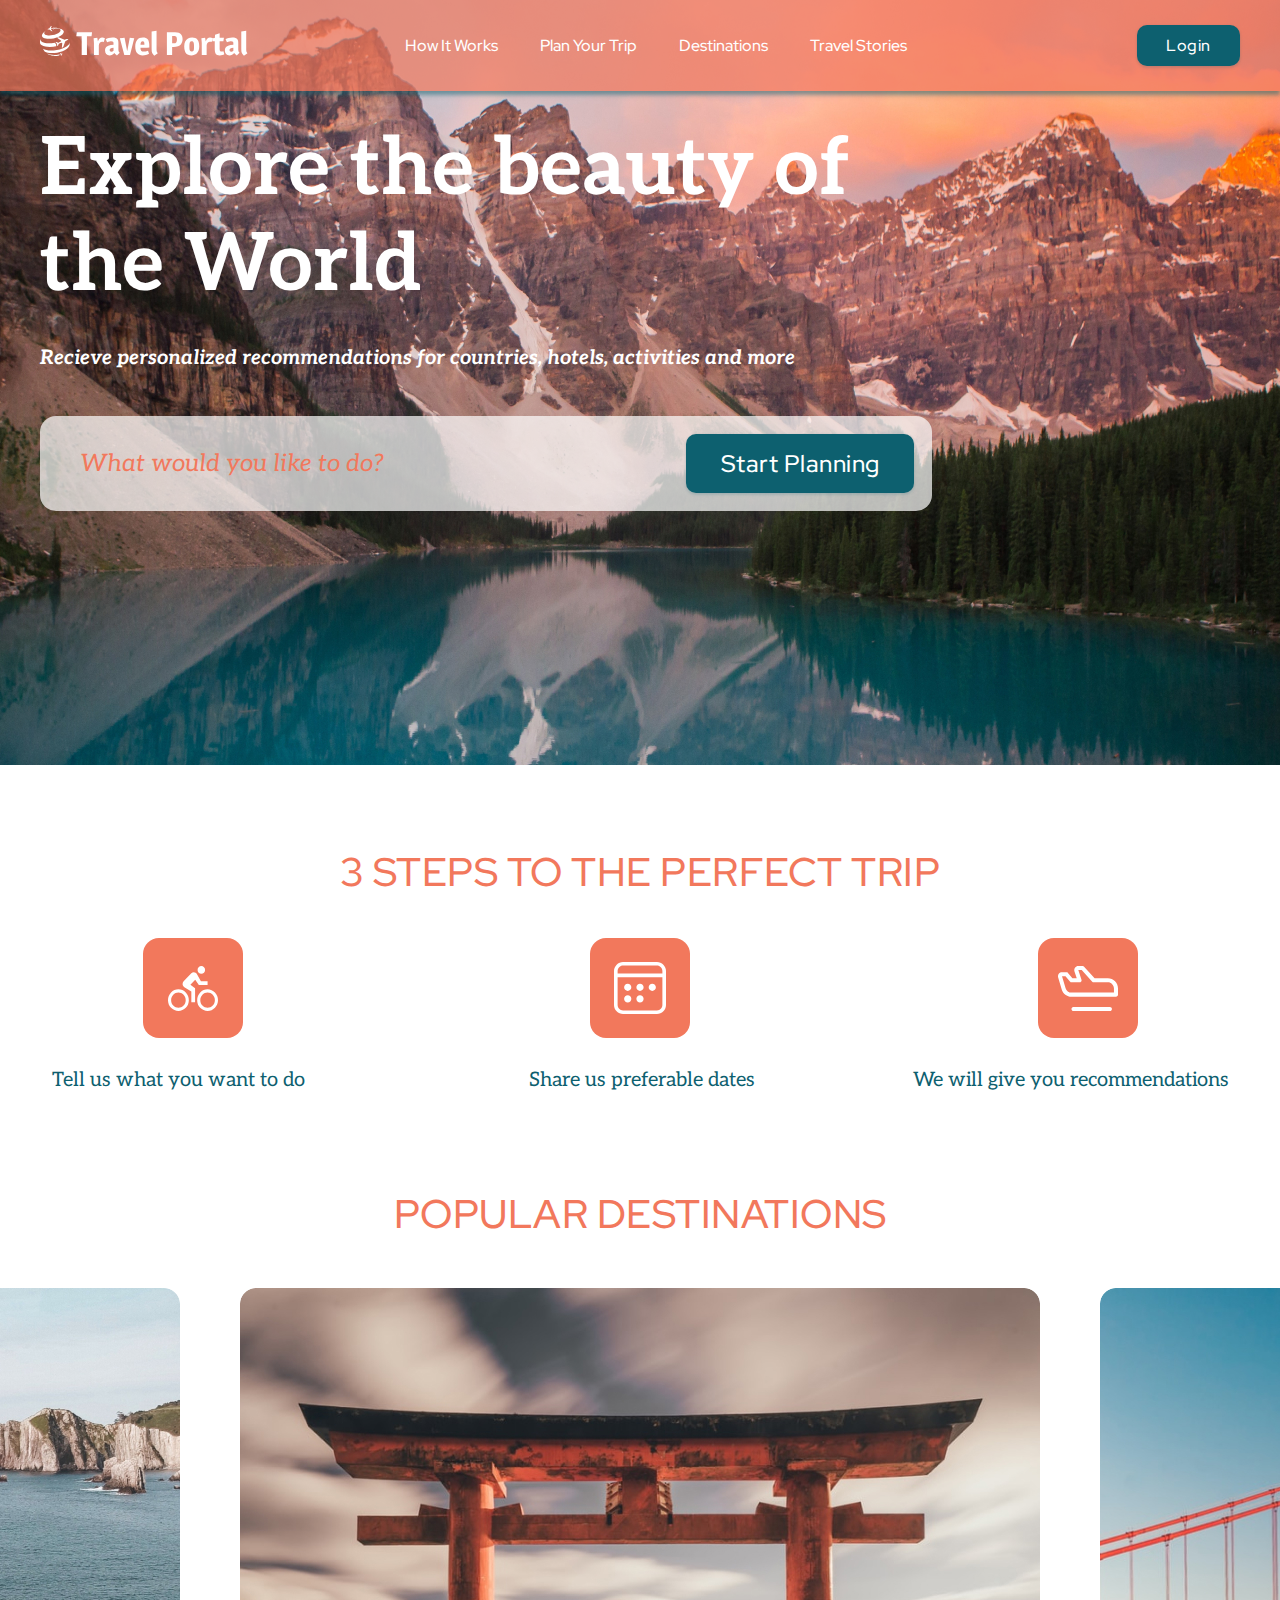
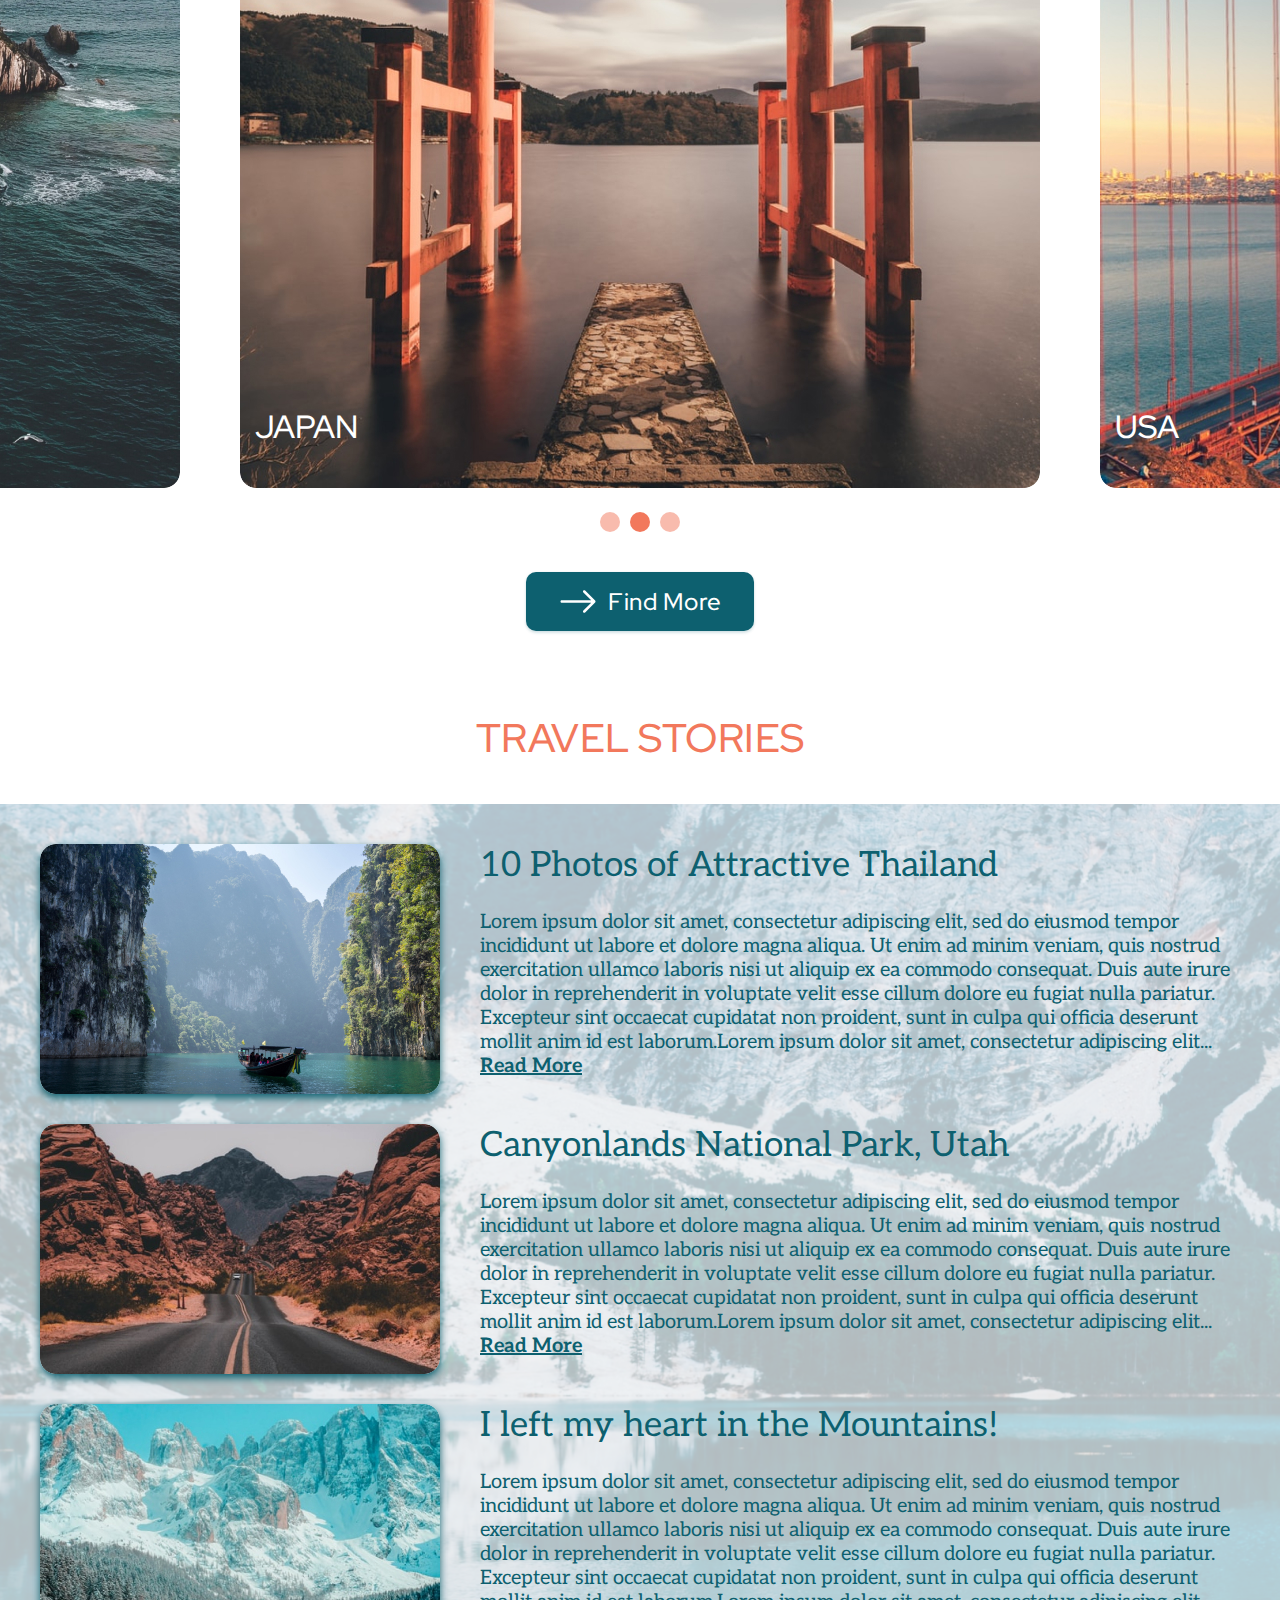
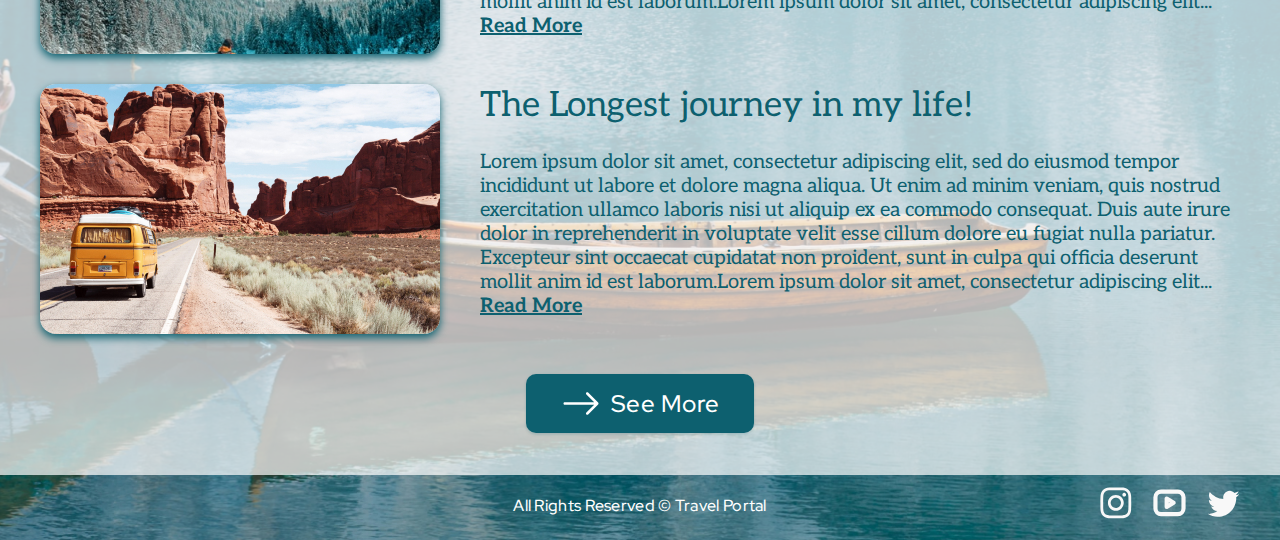
==== travel/index.html @ 5bdc8690 "fix: arrow-btn animation" ====
<!DOCTYPE html>
<html lang="en">
<head>
  <meta charset="UTF-8">
  <meta http-equiv="X-UA-Compatible" content="IE=edge">
  <meta name="viewport" content="width=device-width, initial-scale=1.0">
  <title>Document</title>
  <link rel="preconnect" href="https://fonts.googleapis.com">
  <link rel="preconnect" href="https://fonts.gstatic.com" crossorigin>
  <link href="https://fonts.googleapis.com/css2?family=Aleo:ital,wght@0,400;0,700;1,400;1,700&family=Red+Hat+Display:wght@500&display=swap" rel="stylesheet">
  <link rel="stylesheet" href="style/reset.css">
  <link rel="stylesheet" href="style/style.css">

  <link rel="apple-touch-icon" sizes="180x180" href="favicon/apple-touch-icon.png">
  <link rel="icon" type="image/png" sizes="32x32" href="favicon/favicon-32x32.png">
  <link rel="icon" type="image/png" sizes="16x16" href="favicon/favicon-16x16.png">
  <link rel="manifest" href="favicon/site.webmanifest">
  <link rel="mask-icon" href="favicon/safari-pinned-tab.svg" color="#f2785c">
  <meta name="msapplication-TileColor" content="#f2785c">
  <meta name="theme-color" content="#f2785c">
</head>
<body>

    <header class="header">
      <div class="container">
        <a class="logo" href="#">
          <div class="logo-img"></div>
          <div class="logo-text"></div>     
        </a>
        <div class="burger">
          <span></span>
          <span></span>
          <span></span>
        </div>
        <nav class="nav">
          <ul class="nav-list">
            <li class="nav-item"><a href="#preview" class="nav-link">How It Works</a></li>
            <li class="nav-item"><a href="#steps" class="nav-link">Plan Your Trip</a></li>
            <li class="nav-item"><a href="#destinations" class="nav-link">Destinations</a></li>
            <li class="nav-item"><a href="#stories" class="nav-link">Travel Stories</a></li>
            <li class="nav-item"><div class="nav-link mobile">Account</div></li>
            <li class="nav-item"><a href="#footer" class="nav-link mobile">Socials Media</a></li>
          </ul>
          <div class="close"></div>
        </nav>
        <button class="btn nav-btn">Login</button>
      </div>
    </header>
  
    <main>
        <section class="preview" id="preview">
            <div class="container">
                <h1 class="preview-title">Explore the beauty of the World</h1>
                <p class="preview-text">Recieve personalized recommendations for countries, hotels, activities and more</p>
                <div class="search-wrap">
                  <input class="search-input" type="text" placeholder="What would you like to do?">
                  <button class="btn big-btn">Start Planning</button>
                </div>
            </div>
        </section>
  
        <section class="steps" id="steps">
          <div class="steps-container">
            <h2 class="title">3 STEPS TO THE PERFECT TRIP</h2>
            <div class="steps-icons">
              <div class="step-icon">
                <div class="bike"></div>
              </div>
              <div class="step-icon">
                <div class="calendar"></div>
              </div>
              <div class="step-icon">
                <div class="fly"></div>
              </div>
            </div>
            <div class="steps-texts">
                <div class="step-text">Tell us what you want to do</div>
                <div class="step-text">Share us preferable dates</div>           
                <div class="step-text">We will give you recommendations</div>
            </div>
          </div>
        </section>
  
        <section class="destinations" id="destinations">
            <h2 class="title">POPULAR DESTINATIONS</h2>
  
            <div class="slider">
              <div  class="slide-arrows">
                <div class="slide-arrow pre"></div>
                <div class="slide-arrow next"></div>
              </div>
              <div class="slides">
                <div class="slide" data-id="1">
                  <img src="images/spain.jpg" alt="Spain photo">
                  <div class="slide-text">Spain</div>
                </div>
                <div class="slide" data-id="2">
                  <img src="images/japan.jpg" alt="Japan photo">
                  <div class="slide-text">Japan</div>
                </div>
                <div class="slide" data-id="3">
                  <img src="images/usa.jpg" alt="USA photo">
                  <div class="slide-text">USA</div>
                </div>
              </div>
              <div class="dots">
                <span class="dot" data-slide="1"></span>
                <span class="dot" data-slide="2"></span>
                <span class="dot" data-slide="3"></span>
              </div>
  
            </div>
            <button class="btn big-btn">
              <div class="arrow-btn"></div>   
              <span>Find More</span>
            </button>
        </section>
  
        <section class="stories" id="stories">
                <h2 class="title">TRAVEL STORIES</h2>
                <div class="bg-stories">
                  <div class="bg-stories-light">
                    <div class="container">
                      <div class="stories-grid">
  
                          <div class="story-img">
                            <img src="images/thailand.jpg" alt="Thailand photo">
                          </div>
                          <div class="story-description">                        
                            <h3 class="story-title">10 Photos of Attractive Thailand</h3>
                            <p class="story-text">
                              Lorem ipsum dolor sit amet, consectetur adipiscing elit, sed do eiusmod tempor incididunt ut labore et dolore magna aliqua. Ut enim ad minim veniam, quis nostrud exercitation ullamco laboris nisi ut aliquip ex ea commodo consequat. Duis aute irure dolor in reprehenderit in voluptate velit esse cillum dolore eu fugiat nulla pariatur. Excepteur sint occaecat cupidatat non proident, sunt in culpa qui officia deserunt mollit anim id est laborum.Lorem ipsum dolor sit amet, consectetur adipiscing elit...
                            </p>
                            <a class="more-btn" href="#">Read More</a>
                          </div>
  
                          <div class="story-img">
                            <img src="images/utah.jpg" alt="Utah photo">
                          </div>
                          <div class="story-description">                        
                            <h3 class="story-title">Canyonlands National Park, Utah</h3>
                            <p class="story-text">
                              Lorem ipsum dolor sit amet, consectetur adipiscing elit, sed do eiusmod tempor incididunt ut labore et dolore magna aliqua. Ut enim ad minim veniam, quis nostrud exercitation ullamco laboris nisi ut aliquip ex ea commodo consequat. Duis aute irure dolor in reprehenderit in voluptate velit esse cillum dolore eu fugiat nulla pariatur. Excepteur sint occaecat cupidatat non proident, sunt in culpa qui officia deserunt mollit anim id est laborum.Lorem ipsum dolor sit amet, consectetur adipiscing elit...
                            </p>
                            <a class="more-btn" href="#">Read More</a>
                          </div>
  
                          <div class="story-img">
                            <img src="images/mountains.jpg" alt="Mountains photo">
                          </div>
                          <div class="story-description">                        
                            <h3 class="story-title">I left my heart in the Mountains!</h3>
                            <p class="story-text">
                              Lorem ipsum dolor sit amet, consectetur adipiscing elit, sed do eiusmod tempor incididunt ut labore et dolore magna aliqua. Ut enim ad minim veniam, quis nostrud exercitation ullamco laboris nisi ut aliquip ex ea commodo consequat. Duis aute irure dolor in reprehenderit in voluptate velit esse cillum dolore eu fugiat nulla pariatur. Excepteur sint occaecat cupidatat non proident, sunt in culpa qui officia deserunt mollit anim id est laborum.Lorem ipsum dolor sit amet, consectetur adipiscing elit...
                            </p>
                            <a class="more-btn" href="#">Read More</a>
                          </div>
  
                          <div class="story-img">
                            <img src="images/longest-journey.jpg" alt="Canion photo">
                          </div>
                          <div class="story-description">                        
                            <h3 class="story-title">The Longest journey in my life!</h3>
                            <p class="story-text">
                              Lorem ipsum dolor sit amet, consectetur adipiscing elit, sed do eiusmod tempor incididunt ut labore et dolore magna aliqua. Ut enim ad minim veniam, quis nostrud exercitation ullamco laboris nisi ut aliquip ex ea commodo consequat. Duis aute irure dolor in reprehenderit in voluptate velit esse cillum dolore eu fugiat nulla pariatur. Excepteur sint occaecat cupidatat non proident, sunt in culpa qui officia deserunt mollit anim id est laborum.Lorem ipsum dolor sit amet, consectetur adipiscing elit...
                            </p>
                            <a class="more-btn" href="#">Read More</a>
                          </div>
                      </div>
  
                        <button class="btn big-btn">
                          <div class="arrow-btn"></div>                          
                          <span>See More</span>
                        </button>
                    </div>
                  </div>
                </div>
        </section>
    </main>
  
    <footer class="footer" id="footer">
      <div class="container">
        <div class="rights">All Rights Reserved © Travel Portal</div>
        <ul class="socials">
          <li>
            <a href="https://github.com/EkaHvo">
              <svg width="32" height="32" viewBox="0 0 32 32" fill="none" xmlns="http://www.w3.org/2000/svg">
                <path fill-rule="evenodd" clip-rule="evenodd" d="M9.46778 0.494892C11.1126 0.419171 11.6371 0.402344 15.827 0.402344C20.0169 0.402344 20.5413 0.420573 22.1848 0.494892C23.8282 0.569211 24.95 0.831432 25.9316 1.21144C26.9594 1.59986 27.8919 2.20704 28.6632 2.9923C29.4484 3.76213 30.0542 4.69322 30.4412 5.72247C30.8226 6.70405 31.0834 7.82584 31.1592 9.46647C31.2349 11.1141 31.2517 11.6386 31.2517 15.8271C31.2517 20.017 31.2335 20.5414 31.1592 22.1863C31.0848 23.8269 30.8226 24.9487 30.4412 25.9303C30.0542 26.9596 29.4474 27.8923 28.6632 28.6632C27.8919 29.4485 26.9594 30.0543 25.9316 30.4413C24.95 30.8227 23.8282 31.0835 22.1876 31.1593C20.5413 31.235 20.0169 31.2518 15.827 31.2518C11.6371 31.2518 11.1126 31.2336 9.46778 31.1593C7.82716 31.0849 6.70536 30.8227 5.72378 30.4413C4.69442 30.0542 3.76179 29.4475 2.9908 28.6632C2.20608 27.893 1.59881 26.9608 1.21135 25.9317C0.83134 24.9501 0.570522 23.8283 0.494801 22.1877C0.419079 20.54 0.402252 20.0156 0.402252 15.8271C0.402252 11.6372 0.420481 11.1127 0.494801 9.46928C0.56912 7.82584 0.83134 6.70405 1.21135 5.72247C1.59938 4.69334 2.20711 3.76117 2.9922 2.99089C3.76209 2.20634 4.69379 1.59908 5.72238 1.21144C6.70395 0.831432 7.82575 0.570613 9.46638 0.494892H9.46778ZM22.06 3.27134C20.4334 3.19702 19.9454 3.1816 15.827 3.1816C11.7086 3.1816 11.2206 3.19702 9.59399 3.27134C8.08938 3.34005 7.27327 3.59106 6.72919 3.80279C6.00984 4.08324 5.49522 4.41558 4.95535 4.95544C4.44359 5.45331 4.04975 6.05941 3.8027 6.72929C3.59096 7.27336 3.33996 8.08947 3.27125 9.59408C3.19693 11.2207 3.18151 11.7087 3.18151 15.8271C3.18151 19.9455 3.19693 20.4335 3.27125 22.0601C3.33996 23.5647 3.59096 24.3808 3.8027 24.9249C4.0495 25.5937 4.44353 26.2009 4.95535 26.6987C5.45315 27.2105 6.06032 27.6046 6.72919 27.8513C7.27327 28.0631 8.08938 28.3141 9.59399 28.3828C11.2206 28.4571 11.7072 28.4725 15.827 28.4725C19.9468 28.4725 20.4334 28.4571 22.06 28.3828C23.5646 28.3141 24.3807 28.0631 24.9248 27.8513C25.6441 27.5709 26.1587 27.2386 26.6986 26.6987C27.2104 26.2009 27.6045 25.5937 27.8513 24.9249C28.063 24.3808 28.314 23.5647 28.3827 22.0601C28.457 20.4335 28.4725 19.9455 28.4725 15.8271C28.4725 11.7087 28.457 11.2207 28.3827 9.59408C28.314 8.08947 28.063 7.27336 27.8513 6.72929C27.5708 6.00993 27.2385 5.49531 26.6986 4.95544C26.2007 4.44372 25.5946 4.04989 24.9248 3.80279C24.3807 3.59106 23.5646 3.34005 22.06 3.27134ZM13.8568 20.5821C14.9571 21.0401 16.1823 21.1019 17.3231 20.757C18.4639 20.412 19.4495 19.6817 20.1117 18.6908C20.7739 17.6999 21.0715 16.5098 20.9537 15.3238C20.8359 14.1378 20.31 13.0295 19.4658 12.1882C18.9277 11.6504 18.277 11.2387 17.5606 10.9825C16.8442 10.7264 16.08 10.6322 15.3229 10.7069C14.5657 10.7816 13.8346 11.0232 13.1821 11.4144C12.5295 11.8055 11.9718 12.3365 11.5491 12.9691C11.1264 13.6016 10.8493 14.3201 10.7375 15.0726C10.6258 15.8252 10.6823 16.5931 10.903 17.3212C11.1237 18.0493 11.5031 18.7194 12.0139 19.2832C12.5246 19.8471 13.154 20.2907 13.8568 20.5821ZM10.2208 10.2209C10.957 9.48467 11.831 8.90067 12.7929 8.50223C13.7548 8.1038 14.7858 7.89872 15.827 7.89872C16.8681 7.89872 17.8991 8.1038 18.861 8.50223C19.8229 8.90067 20.697 9.48467 21.4332 10.2209C22.1694 10.9571 22.7534 11.8311 23.1518 12.793C23.5503 13.7549 23.7553 14.7859 23.7553 15.8271C23.7553 16.8682 23.5503 17.8992 23.1518 18.8611C22.7534 19.823 22.1694 20.697 21.4332 21.4333C19.9463 22.9201 17.9297 23.7554 15.827 23.7554C13.7243 23.7554 11.7076 22.9201 10.2208 21.4333C8.73394 19.9464 7.89863 17.9298 7.89863 15.8271C7.89863 13.7243 8.73394 11.7077 10.2208 10.2209ZM25.5137 9.07945C25.6961 8.90735 25.8422 8.7004 25.9432 8.47084C26.0442 8.24128 26.0982 7.99379 26.1018 7.74301C26.1055 7.49224 26.0588 7.24328 25.9645 7.01087C25.8702 6.77847 25.7303 6.56734 25.5529 6.39C25.3756 6.21265 25.1644 6.07269 24.932 5.97841C24.6996 5.88412 24.4507 5.83742 24.1999 5.84108C23.9491 5.84473 23.7016 5.89867 23.4721 5.99969C23.2425 6.10071 23.0356 6.24677 22.8635 6.4292C22.5288 6.78402 22.3455 7.2553 22.3526 7.74301C22.3597 8.23073 22.5566 8.69647 22.9015 9.04137C23.2464 9.38628 23.7122 9.58318 24.1999 9.59029C24.6876 9.5974 25.1589 9.41416 25.5137 9.07945Z" fill="#F8F8F8"/>
              </svg>
            </a>
          </li>
          <li>
            <a href="https://rs.school/js-stage0/">
              <svg width="33" height="28" viewBox="0 0 33 28" fill="none" xmlns="http://www.w3.org/2000/svg">
                <path d="M24.8944 2.60889H8.06742C4.96967 2.60889 2.45844 5.12012 2.45844 8.21788V19.4359C2.45844 22.5336 4.96967 25.0449 8.06742 25.0449H24.8944C27.9922 25.0449 30.5034 22.5336 30.5034 19.4359V8.21788C30.5034 5.12012 27.9922 2.60889 24.8944 2.60889Z" stroke="#F8F8F8" stroke-width="4.16667" stroke-linecap="round" stroke-linejoin="round"/>
                <path d="M20.6876 13.8269L13.6764 9.62012V18.0336L20.6876 13.8269Z" stroke="#F8F8F8" stroke-width="4.16667" stroke-linecap="round" stroke-linejoin="round"/>
              </svg>
            </a>
          </li>
          <li>
            <a href="https://rs.school/js-stage0/">
              <svg width="33" height="27" viewBox="0 0 33 27" fill="none" xmlns="http://www.w3.org/2000/svg">
                <path d="M32.4612 3.92278C31.2903 4.44162 30.0325 4.79218 28.7102 4.95063C30.0746 4.13423 31.0953 2.84932 31.582 1.33564C30.3001 2.09704 28.8972 2.63299 27.4341 2.92018C26.4503 1.86971 25.1472 1.17344 23.7271 0.939468C22.3069 0.7055 20.8493 0.946924 19.5805 1.62626C18.3116 2.30559 17.3026 3.38483 16.71 4.69641C16.1173 6.00799 15.9743 7.47853 16.3031 8.87973C13.7057 8.74931 11.1647 8.07421 8.84514 6.89822C6.52554 5.72223 4.47913 4.07165 2.83872 2.05359C2.27782 3.02114 1.9553 4.14294 1.9553 5.33765C1.95468 6.41317 2.21953 7.47221 2.72637 8.42082C3.23321 9.36942 3.96635 10.1783 4.86076 10.7756C3.82348 10.7426 2.80909 10.4623 1.90202 9.95806V10.0422C1.90191 11.5506 2.4237 13.0127 3.37884 14.1802C4.33398 15.3478 5.66365 16.1489 7.14222 16.4477C6.17997 16.7081 5.17113 16.7464 4.19189 16.5598C4.60905 17.8578 5.42165 18.9928 6.51593 19.8059C7.6102 20.6191 8.93137 21.0697 10.2945 21.0947C7.98053 22.9112 5.12282 23.8965 2.18106 23.8922C1.65996 23.8923 1.1393 23.8619 0.621765 23.801C3.60782 25.721 7.0838 26.7399 10.6338 26.7359C22.6511 26.7359 29.2206 16.7828 29.2206 8.15056C29.2206 7.87011 29.2136 7.58686 29.201 7.30641C30.4788 6.38229 31.5819 5.23795 32.4584 3.92699L32.4612 3.92278Z" fill="#F8F8F8"/>
              </svg>
            </a>
          </li>
        </ul>
      </div>
    </footer>
  
  <script src="scripts/script.js"></script>
</body>
</html>
---- travel/style/style.css ----
* {
  box-sizing: border-box;
}
body {
  overflow-x: hidden;
  position: relative;
}
body.lock {
  overflow: hidden;
}
.container {
  margin: 0 auto;
  padding: 0 15px;
  max-width: 1230px;
}
.btn {
  font-family: 'Red Hat Display', sans-serif;
  font-style: normal;
  font-weight: 500;
  text-align: center;
  color: #FFFFFF;
  letter-spacing: 0.5px;
  background-color: #0D606F;
  box-shadow: 0px 0px 3px rgba(13, 96, 111, 0.08), 0px 2px 3px rgba(13, 96, 111, 0.16);
  border-radius: 10px;
  border: none;
  padding: 0;
  transition: all .3s;
}
.btn:hover {
  box-shadow: 0px 0px 3px rgb(13 96 111 / 84%), 0px 2px 3px rgb(13 96 111 / 70%);
}
.btn svg {
  margin-right: 10px;
}
.big-btn{
  width: 228px;
  height: 59px;
  font-size: 24px;
  display: flex;
  align-items: center;
  justify-content: center;
}

.big-btn:hover .arrow-btn {
  animation: arrowMove 1.5s infinite;
}

.header {
  position: absolute;
  z-index: 1;
  top: 0;
  left: 0;
  width: 100%;
  padding: 25px 0;
  background: rgba(242, 120, 92, 0.7);
  box-shadow: 0px 4px 4px rgba(13, 96, 111, 0.5);
  color: white;
}
.logo {
  margin-bottom: 10px;
  display: flex;
  align-items:center;
}
.logo-img {
  height: 30px;
  width: 30px;
  background: no-repeat center / cover url(../images/icons/logo-img.svg);
}
.logo-text {
  margin: 5px 10px 0 6px;
  height: 26px;
  width: 172px;
  background: no-repeat center / cover url(../images/icons/logo-text.svg);
}
.burger{
  display: none;
}
.arrow-btn {
  margin-right: 10px;
  height: 41px;
  width: 40px;
  background: no-repeat center / cover url(../images/icons/arrow-btn.svg);
}

.header .container{
  display: flex;
  align-items: center;
  justify-content: space-between;
}
.nav-list {
  display: flex;
  align-items: center;
  gap: 42px;
}
.nav-link {
  font-family: 'Red Hat Display', sans-serif;
  font-style: normal;
  font-weight: 500;
  font-size: 16px;
  line-height: 21px;
  color: #FFFFFF;
  text-decoration: none;
}
.nav-link.mobile {
  display: none;
}
.nav-btn {
  width: 103px;
  height: 41px;
  font-size: 16px;
}

.preview {
  padding: 122px 0 254px;
  background: no-repeat center / cover url(../images/main-img.jpg);
}
.preview-title {
  max-width: 892px;
  font-family: 'Aleo', serif;
  font-weight: 700;
  font-size: 80px;
  line-height: 96px;
  color: #FFFFFF;
}
.preview-text {
  margin-top: 32px;
  font-family: 'Aleo', serif;
  font-style: italic;
  font-weight: 700;
  font-size: 20px;
  line-height: 24px;
  color: #FFFFFF;
}

.search-wrap {
  margin-top: 46px;
  max-width: 892px;
  padding: 18px 18px 18px 38px;
  display: flex;
  align-items: center;
  justify-content: space-between;
  background: rgba(255, 255, 255, 0.7);
  border-radius: 16px;
}

.search-input {
  width: 500px;
  font-family: 'Aleo', serif;
  font-style: italic;
  font-weight: 400;
  font-size: 24px;
  line-height: 29px;
  color: #F2785C;
  background: transparent;
  border: none;
}

.search-input::placeholder {
  color: #F2785C;
}

.title {
  text-align: center;
  letter-spacing: .5px;
  font-family: 'Red Hat Display', sans-serif;
  font-weight: 500;
  font-size: 40px;
  line-height: 53px;
  color: #F2785C;
  padding-top: 80px;
}
.steps {
  padding-bottom: 15px;
}
.steps-container {
  margin: 0 auto;
  padding: 0 15px;
  max-width: 1207px;
}
.steps-icons {
  margin: 40px auto 0;
  padding: 0 15px;
  max-width: 1025px;
  display: flex;
  align-items: center;
  justify-content: space-between;
}
.step-icon {
  display: flex;
  align-items: center;
  justify-content: center;
  width: 100px;
  height: 100px;
  background: #F2785C;
  border-radius: 16px;
}
.bike {
  width: 50px;
  height: 45px;
  background: no-repeat center / cover url(../images/icons/bike.svg);
}
.calendar {
  width: 52px;
  height: 52px;
  background: no-repeat center / cover url(../images/icons/calendar.svg);
}
.fly {
  width: 60px;
  height: 45px;
  background: no-repeat center / cover url(../images/icons/fly.svg);
}
.steps-texts {
  display: flex;
  align-items: flex-start;
  justify-content: space-between;
  margin-top: 30px;
}
.step-text {
  font-family: 'Aleo', serif;
  font-weight: 400;
  font-size: 20px;
  line-height: 24px;
  color: #0D606F;
  text-align: center;
}
.step-text:first-child {
  text-align: start;
}
.step-text:nth-child(2) {
  margin-left: 66px;
}
.step-text:last-child {
  text-align: end;
}

.slider {
  position: relative;
  overflow: hidden;
  margin-top: 48px;
}

.slides {
  display: flex;
  gap: 60px;
  align-items: flex-start;
  transition: all .3s;
}

.slide {
  position: relative;
  flex-shrink: 0;
  width: 800px;
  height: 800px;
  border-radius: 16px;
  overflow: hidden;
}
.slide img {
  width: 100%;
  height: 100%;
}
.slide-text {
  position: absolute;
  bottom: 45px;
  left: 15px;
  font-family: 'Red Hat Display', sans-serif;
  font-weight: 500;
  font-size: 32px;
  color: white;
  text-transform: uppercase;
}
.slide-arrows {
  display: none;
  position: absolute;
  top: calc(50% - 13px);
  left: 50%;
  transform: translateX(-50%);
  z-index: 2;
  justify-content: space-between;
  width: 336px;
}
.slide-arrow {
  cursor: pointer;
  width: 15px;
  height: 26px;
  background: no-repeat center / cover url(../images/icons/slide-arrow.svg);
  opacity: .5;
  transition: opacity .3s;
}

.slide-arrow:hover {
  opacity: 1;
}

.slide-arrow.pre {
  left: 26px;
  transform: rotate(180deg);
}
.slide-arrow.next {
  right: 26px;
}

.dots {
  margin: 24px 0 40px;
  display: flex;
  align-items: center;
  justify-content: center;
}

.dot {
  width: 20px;
  height: 20px;
  background: rgba(242, 120, 92, 0.5);
  border-radius: 50%;
  margin: 0 5px;
  cursor: pointer;
  transition: background-color .3s;
}
.dot.active,
.dot:hover {
  background-color: #F2785C;
}


.bg-stories {
  margin-top: 40px;
  padding-bottom: 65px;
  background: no-repeat center / cover url(../images/stories-bg.jpg);
}
.bg-stories-light {
  padding-bottom: 42px;
  background: rgba(255, 255, 255, 0.7);
}
.stories-grid {
  padding: 40px 0;
  display: grid;
  grid-template-columns: 400px auto;
  grid-template-rows: 250px;
  grid-auto-rows: 250px;
  gap: 30px 40px;
}
.story-img {
  overflow: hidden;
  border-radius: 16px;
  filter: drop-shadow(0px 4px 4px #0D606F);
}
.story-img img {
  width: 100%;
}
.story-description {
  font-family: 'Aleo', serif;
  font-weight: 400;
  color: #0D606F;
}
.story-title {
  font-size: 35px;
  line-height: 42px;
  margin-bottom: 24px;
}

.more-btn,
.story-text {
  font-size: 20px;
  line-height: 24px;
}
.story-text {
  overflow: hidden;
  display: -webkit-box;
  -webkit-line-clamp: 6;
  -webkit-box-orient: vertical;
}
.more-btn {
  color: #0D606F;
  font-weight: 700;
}

.destinations .btn,
.stories .btn {
  margin: 0 auto;
}

.footer {
  position: absolute;
  bottom: 0;
  width: 100%;
}
.footer .container {
  position: relative;
}
.rights {
  padding: 24px 0;
  text-align: center;
  font-family: 'Red Hat Display', sans-serif;
  font-weight: 500;
  font-size: 16px;
  line-height: 21px;
  color: #FFFFFF;
  letter-spacing: .3px;
}

.socials {
  position: absolute;
  right: 15px;
  width: 140px;
  top: 16px;
  display: flex;
  align-items: center;
  justify-content: space-between;
}
.socials li {
  transition: all .3s;
}
.socials li:hover {
  transform: scale(1.2);
}
@media (max-width: 960px) {
  .burger {
    display: block;
    position: absolute;
    top: 31px;
    right: 24px;
    width: 26px;
    height: 16px;
    cursor: pointer;
    z-index: 5;
  }

  .burger span {
    transition: all .3s;
    top: calc(50% - 1px);
    left: 0px;
    position: absolute;
    width: 100%;
    height: 2px;
    background-color: white;
  }
  .burger span:first-child {
    top: 0px;
  }
  .burger span:last-child {
    top: auto;
    bottom: 0;
  }
  .burger.active span {
    transform: scale(0);
  }
  .burger.active span:first-child {
    transform: rotate(-45deg);
    top: calc(50% - 1px);
  }
  .burger.active span:last-child {
    transform: rotate(45deg);
    bottom: calc(50% - 1px);
  }
  .preview {
    padding: 96px 0 61px;
  }
  .nav-btn{
    display: none;
  }
  .nav.active {
    transform: translateX(0);
  }
  .nav {
    position: absolute;
    right: 0;
    transform: translateX(100%);
    top: -20px;
    padding: 45px 15px 30px 44px;
    z-index: 5;
    background: #F2785C;
    box-shadow: 0px 4px 3px rgba(13, 96, 111, 0.25);
    border-radius: 10px;
    transition: all .3s;
  }
  .nav-list {
    flex-direction: column;
    gap: 10px;
    font-size: 16px;
    line-height: 21px;
    align-items: end;
  }
  .nav-link.mobile {
    display: block;
  }
  .nav-item:nth-child(2){
    order:2;
  }
  .nav-item:nth-child(3){
    order:1;
  }
  .nav-item:nth-child(4){
    order:3;
  }
  .nav-item:nth-child(5){
    order:4;
  }
  .nav-item:nth-child(6){
    order:5;
  }
  .close {
    cursor: pointer; 
    position: absolute; 
    top: 20px; 
    left: 15px;
  }
  .close:before,
  .close:after {
    content: ""; 
    position: absolute; 
    width: 15px; 
    height: 1px; 
    background: white;
  }
  .close:before {
    transform: rotate(45deg);
  }
  .close:after {
    transform: rotate(-45deg);
  }
  .preview-title {
    font-size: 60px;
    line-height: 69px;
  }
  .preview-text {
    max-width: 370px;
  }
  .step-text {
    max-width: 178px;
  }
  .step-text:nth-child(2) {
    margin-left: 13px;
  }
  .stories-grid {
    grid-template-columns: 250px auto;
    grid-template-rows: 155px;
    grid-auto-rows: 155px;
    gap: 20px 15px;
  }
  .story-title {
    font-size: 15px;
    line-height: 18px;
    margin-bottom: 10px;
    margin-top: 5px;
  }
  .story-text {
    font-size: 12px;
    line-height: 14px;
    -webkit-line-clamp: 8;
  }
  .more-btn {
    font-size: 12px;
    display: block;
  }
  .slide {
    width: 500px;
    height: 500px;
  }
}

@media (max-width: 560px) {
  .logo-text,
  .preview-title,
  .preview-text,
  .rights {
    display: none;
  }
  .header {
    background: inherit;
    box-shadow: none;
    top: 20px;
  }
  .preview {
    padding: 96px 0 61px;
  }
  
  .search-wrap {
    padding: 9px 9px 9px 15px;
  }
  .search-input {
    font-size: 14px;
    line-height: 17px;
  }
  .big-btn {
    width: 192px;
    height: 30px;
    font-size: 11px;
    line-height: 15px;
  }
  .stories .big-btn,
  .destinations .big-btn {
    width: 92px;
  }
  .arrow-btn {
    margin-right: 7px;
    height: 10px;
    width: 10px;
  }
  .title {
    padding-top: 20px;
    font-size: 14px;
    line-height: 19px;
    letter-spacing: .3px;
  }
  .steps {
    padding: 0;
  }
  .steps-icons {
    margin-top: 20px;
    padding: 0;
  }
  .step-icon { 
    width: 70px;
    height: 70px;
  }
  .bike {
    width: 35px;
    height: 31px;
  }
  .calendar {
    width: 35px;
    height: 35px;
  }
  .fly {
    width: 40px;
    height: 30px;
  }
  .steps-texts { 
    margin-top: 20px;
  }
  .step-text { 
    max-width: 111px;
    font-size: 10px;
    line-height: 12px;
  }
  .step-text:first-child { 
    max-width: 98px;
  }
  .stories-grid {
    padding: 10px 0;
    grid-template-columns: 155px auto;
    grid-template-rows: 130px;
    grid-auto-rows: 130px;
    gap: 15px 10px;
  }
  .story-title {
    font-size: 11px;
    line-height: 13px;
  }
  .story-text {
    font-size: 9px;
    line-height: 11px;
  }
  .more-btn {
    font-size: 9px;
    margin-top: -6px;
  }
  .slide-arrows {
    display: flex;
  }
  .destinations,
  .slider {
    margin-top: 20px;
  }
  .slider {
    margin-bottom: 10px;
  }
  .slides {
    gap: 26px;
  }
  .slide {
    width: 360px;
    height: 210px;
  }
  .slide-text {
    top: 10px;
    font-size: 20px;
  }
  .dots {
    position: absolute;
    z-index: 1;
    bottom: 13px;
    left: 50%;
    margin: 0;
    transform: translateX(-50%);
  }
  .dot {
    width: 8px;
    height: 8px;
    margin: 0 3px;
  }

  .bg-stories {
    margin-top: 10px;
  }
  .bg-stories-light {
    padding-bottom: 13px;
  }
  .socials {
    position: static;
    margin: 0 auto;
  }
  .footer {
    bottom: 16px;
  }
}

@keyframes arrowMove {
  0% { 
    transform: translateX(0);
  }
  25% { 
    transform: translateX(-15px);
  }
  100% { 
    transform: translateX(5px);
  }
}
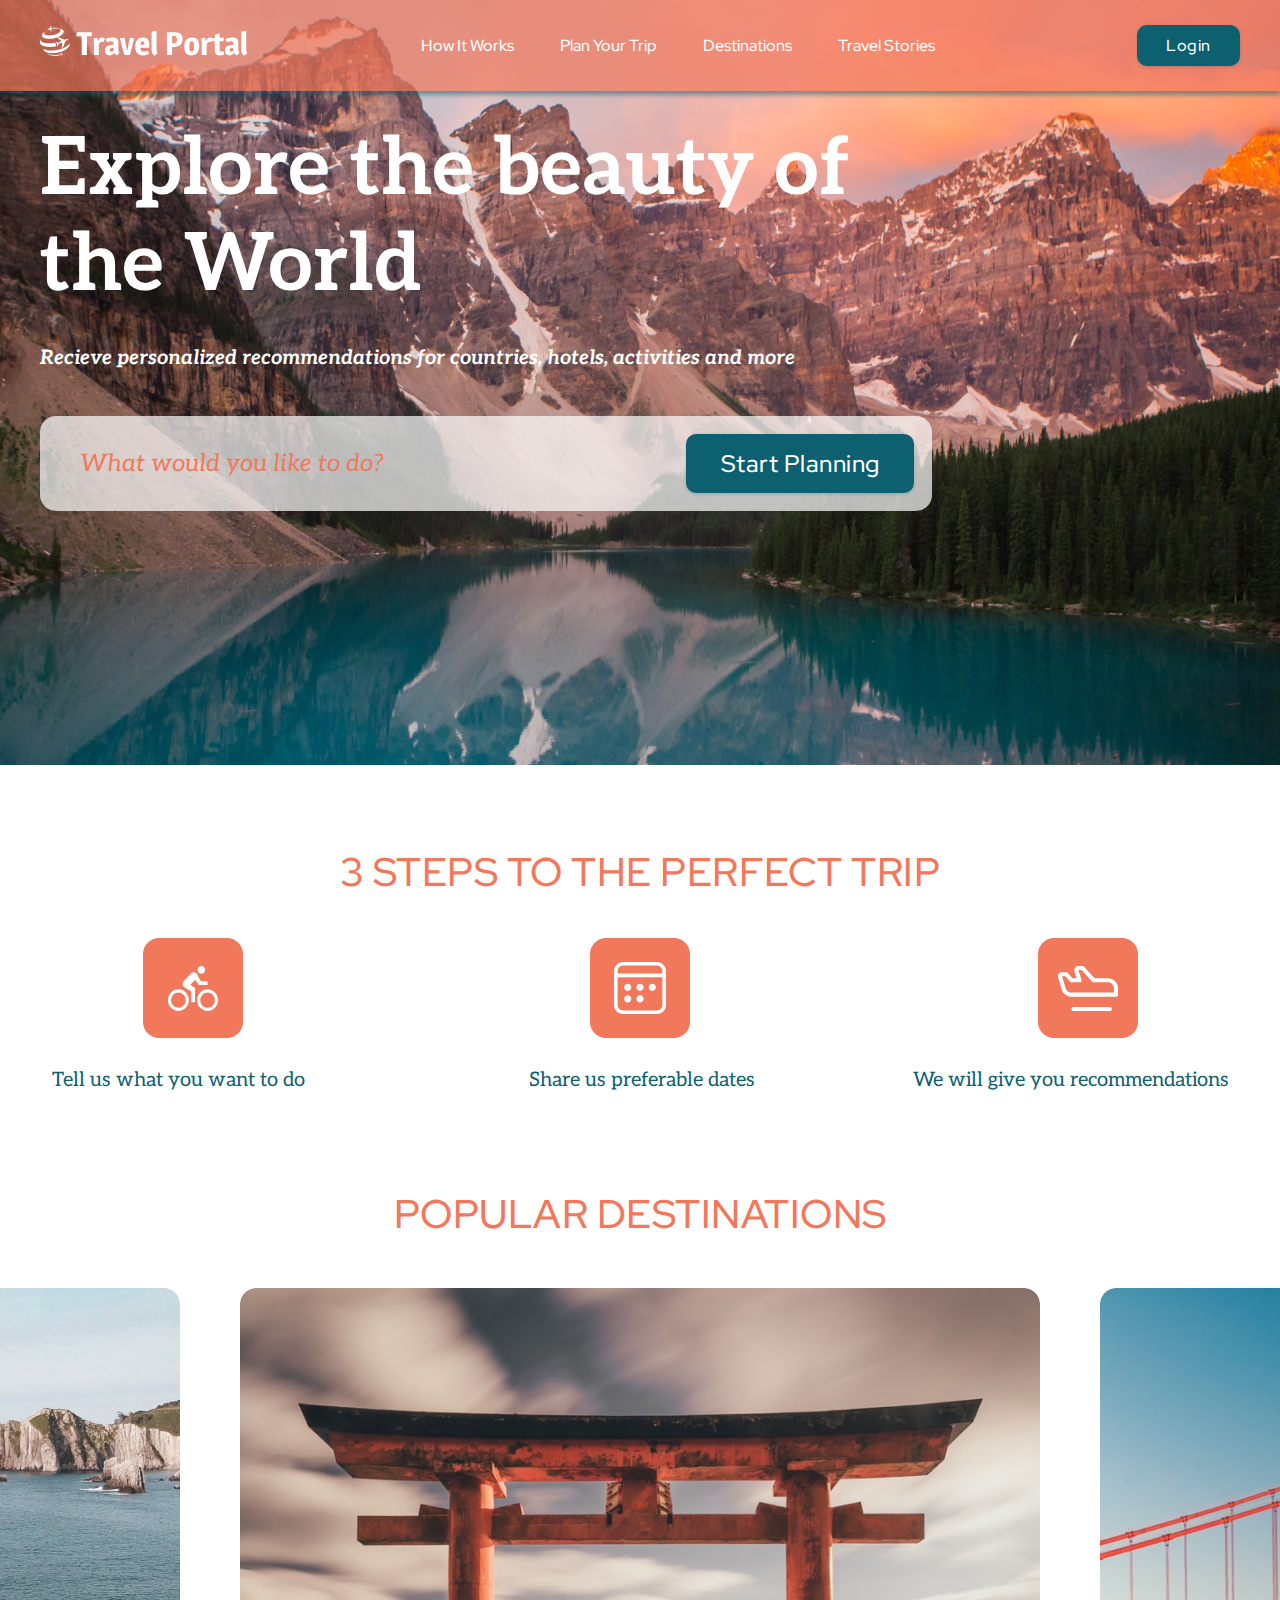
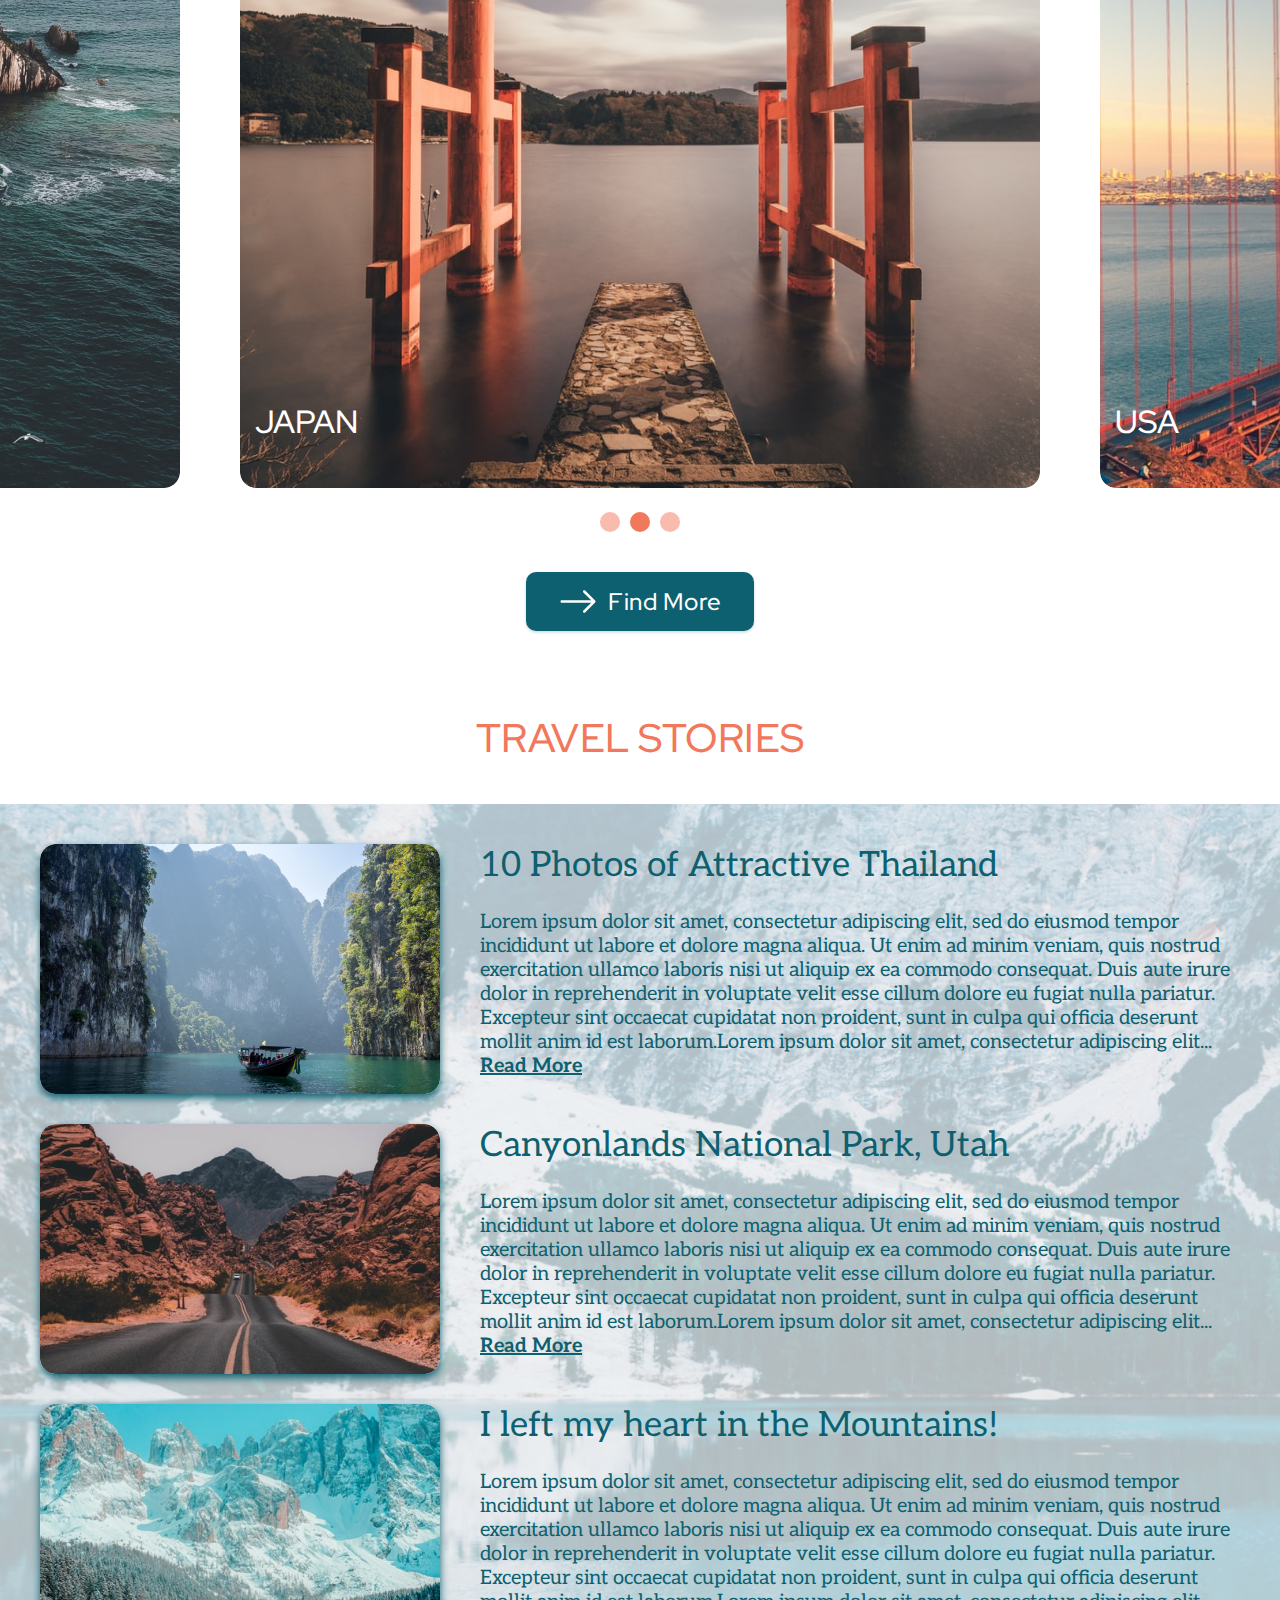
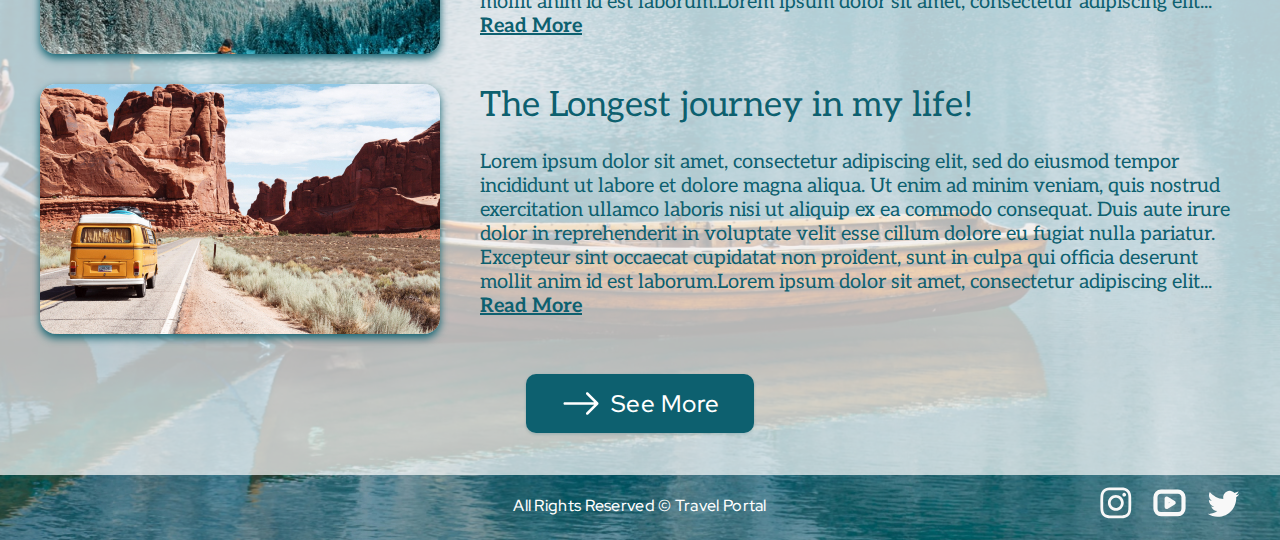
==== commit ac37618b: "fix: add small images to mobile" ====
--- a/travel/index.html
+++ b/travel/index.html
@@ -8,7 +8,8 @@
   <link rel="preconnect" href="https://fonts.googleapis.com">
   <link rel="preconnect" href="https://fonts.gstatic.com" crossorigin>
   <link href="https://fonts.googleapis.com/css2?family=Aleo:ital,wght@0,400;0,700;1,400;1,700&family=Red+Hat+Display:wght@500&display=swap" rel="stylesheet">
-  <link rel="stylesheet" href="style/reset.css">
+
+  <!-- <link rel="stylesheet" href="style/reset.css"> -->
   <link rel="stylesheet" href="style/style.css">
 
   <link rel="apple-touch-icon" sizes="180x180" href="favicon/apple-touch-icon.png">
@@ -38,8 +39,8 @@
             <li class="nav-item"><a href="#steps" class="nav-link">Plan Your Trip</a></li>
             <li class="nav-item"><a href="#destinations" class="nav-link">Destinations</a></li>
             <li class="nav-item"><a href="#stories" class="nav-link">Travel Stories</a></li>
-            <li class="nav-item"><div class="nav-link mobile">Account</div></li>
-            <li class="nav-item"><a href="#footer" class="nav-link mobile">Socials Media</a></li>
+            <li class="nav-item mobile"><div class="nav-link">Account</div></li>
+            <li class="nav-item mobile"><a href="#footer" class="nav-link">Socials Media</a></li>
           </ul>
           <div class="close"></div>
         </nav>
@@ -124,7 +125,10 @@
                       <div class="stories-grid">
   
                           <div class="story-img">
-                            <img src="images/thailand.jpg" alt="Thailand photo">
+                            <picture>
+                              <source srcset="images/thailand-small.jpg" media="(max-width: 560px)">
+                              <img src="images/thailand.jpg" alt="Thailand photo">
+                           </picture>
                           </div>
                           <div class="story-description">                        
                             <h3 class="story-title">10 Photos of Attractive Thailand</h3>
@@ -134,11 +138,28 @@
                             <a class="more-btn" href="#">Read More</a>
                           </div>
   
+                          <div class="story-img">                            
+                            <picture>
+                                <source srcset="images/utah-small.jpg" media="(max-width: 560px)">
+                                <img src="images/utah.jpg" alt="Utah photo">
+                            </picture>
+                          </div>
+                          <div class="story-description">                        
+                            <h3 class="story-title">Canyonlands National Park, Utah</h3>
+                            <p class="story-text">
+                              Lorem ipsum dolor sit amet, consectetur adipiscing elit, sed do eiusmod tempor incididunt ut labore et dolore magna aliqua. Ut enim ad minim veniam, quis nostrud exercitation ullamco laboris nisi ut aliquip ex ea commodo consequat. Duis aute irure dolor in reprehenderit in voluptate velit esse cillum dolore eu fugiat nulla pariatur. Excepteur sint occaecat cupidatat non proident, sunt in culpa qui officia deserunt mollit anim id est laborum.Lorem ipsum dolor sit amet, consectetur adipiscing elit...
+                            </p>
+                            <a class="more-btn" href="#">Read More</a>
+                          </div>
+  
                           <div class="story-img">
-                            <img src="images/utah.jpg" alt="Utah photo">
-                          </div>
-                          <div class="story-description">                        
-                            <h3 class="story-title">Canyonlands National Park, Utah</h3>
+                            <picture>
+                              <source srcset="images/mountains-small.jpg" media="(max-width: 560px)">
+                              <img src="images/mountains.jpg" alt="Mountains photo">
+                            </picture>
+                          </div>
+                          <div class="story-description">                        
+                            <h3 class="story-title">I left my heart in the Mountains!</h3>
                             <p class="story-text">
                               Lorem ipsum dolor sit amet, consectetur adipiscing elit, sed do eiusmod tempor incididunt ut labore et dolore magna aliqua. Ut enim ad minim veniam, quis nostrud exercitation ullamco laboris nisi ut aliquip ex ea commodo consequat. Duis aute irure dolor in reprehenderit in voluptate velit esse cillum dolore eu fugiat nulla pariatur. Excepteur sint occaecat cupidatat non proident, sunt in culpa qui officia deserunt mollit anim id est laborum.Lorem ipsum dolor sit amet, consectetur adipiscing elit...
                             </p>
@@ -146,18 +167,10 @@
                           </div>
   
                           <div class="story-img">
-                            <img src="images/mountains.jpg" alt="Mountains photo">
-                          </div>
-                          <div class="story-description">                        
-                            <h3 class="story-title">I left my heart in the Mountains!</h3>
-                            <p class="story-text">
-                              Lorem ipsum dolor sit amet, consectetur adipiscing elit, sed do eiusmod tempor incididunt ut labore et dolore magna aliqua. Ut enim ad minim veniam, quis nostrud exercitation ullamco laboris nisi ut aliquip ex ea commodo consequat. Duis aute irure dolor in reprehenderit in voluptate velit esse cillum dolore eu fugiat nulla pariatur. Excepteur sint occaecat cupidatat non proident, sunt in culpa qui officia deserunt mollit anim id est laborum.Lorem ipsum dolor sit amet, consectetur adipiscing elit...
-                            </p>
-                            <a class="more-btn" href="#">Read More</a>
-                          </div>
-  
-                          <div class="story-img">
-                            <img src="images/longest-journey.jpg" alt="Canion photo">
+                            <picture>
+                              <source srcset="images/longest-journey-small.jpg" media="(max-width: 560px)">
+                              <img src="images/longest-journey.jpg" alt="Canion photo">
+                            </picture>
                           </div>
                           <div class="story-description">                        
                             <h3 class="story-title">The Longest journey in my life!</h3>
--- a/travel/style/style.css
+++ b/travel/style/style.css
@@ -4,9 +4,17 @@
 body {
   overflow-x: hidden;
   position: relative;
+  margin: 0;
+  padding: 0;
 }
 body.lock {
   overflow: hidden;
+}
+
+ul {
+  list-style: none;
+  margin: 0;
+  padding: 0;
 }
 .container {
   margin: 0 auto;
@@ -91,7 +99,7 @@
 .nav-list {
   display: flex;
   align-items: center;
-  gap: 42px;
+  gap: 46px;
 }
 .nav-link {
   font-family: 'Red Hat Display', sans-serif;
@@ -102,13 +110,14 @@
   color: #FFFFFF;
   text-decoration: none;
 }
-.nav-link.mobile {
+.nav-item.mobile {
   display: none;
 }
 .nav-btn {
   width: 103px;
   height: 41px;
   font-size: 16px;
+  margin-left: 40px;
 }
 
 .preview {
@@ -122,6 +131,8 @@
   font-size: 80px;
   line-height: 96px;
   color: #FFFFFF;
+  margin: 0;
+  padding: 0;
 }
 .preview-text {
   margin-top: 32px;
@@ -168,7 +179,8 @@
   font-size: 40px;
   line-height: 53px;
   color: #F2785C;
-  padding-top: 80px;
+  padding: 80px 0 0;
+  margin: 0;
 }
 .steps {
   padding-bottom: 15px;
@@ -345,7 +357,7 @@
   filter: drop-shadow(0px 4px 4px #0D606F);
 }
 .story-img img {
-  width: 100%;
+  min-width: 100%;
 }
 .story-description {
   font-family: 'Aleo', serif;
@@ -355,7 +367,9 @@
 .story-title {
   font-size: 35px;
   line-height: 42px;
-  margin-bottom: 24px;
+  font-weight: inherit;
+  padding: 0;
+  margin: 0 0 24px;
 }
 
 .more-btn,
@@ -368,6 +382,8 @@
   display: -webkit-box;
   -webkit-line-clamp: 6;
   -webkit-box-orient: vertical;
+  padding: 0;
+  margin: 0;
 }
 .more-btn {
   color: #0D606F;
@@ -636,6 +652,9 @@
   .step-text:first-child { 
     max-width: 98px;
   }
+  .bg-stories {
+    background: no-repeat center / cover url(../images/stories-bg-small.jpg);
+  }
   .stories-grid {
     padding: 10px 0;
     grid-template-columns: 155px auto;
@@ -658,7 +677,6 @@
   .slide-arrows {
     display: flex;
   }
-  .destinations,
   .slider {
     margin-top: 20px;
   }
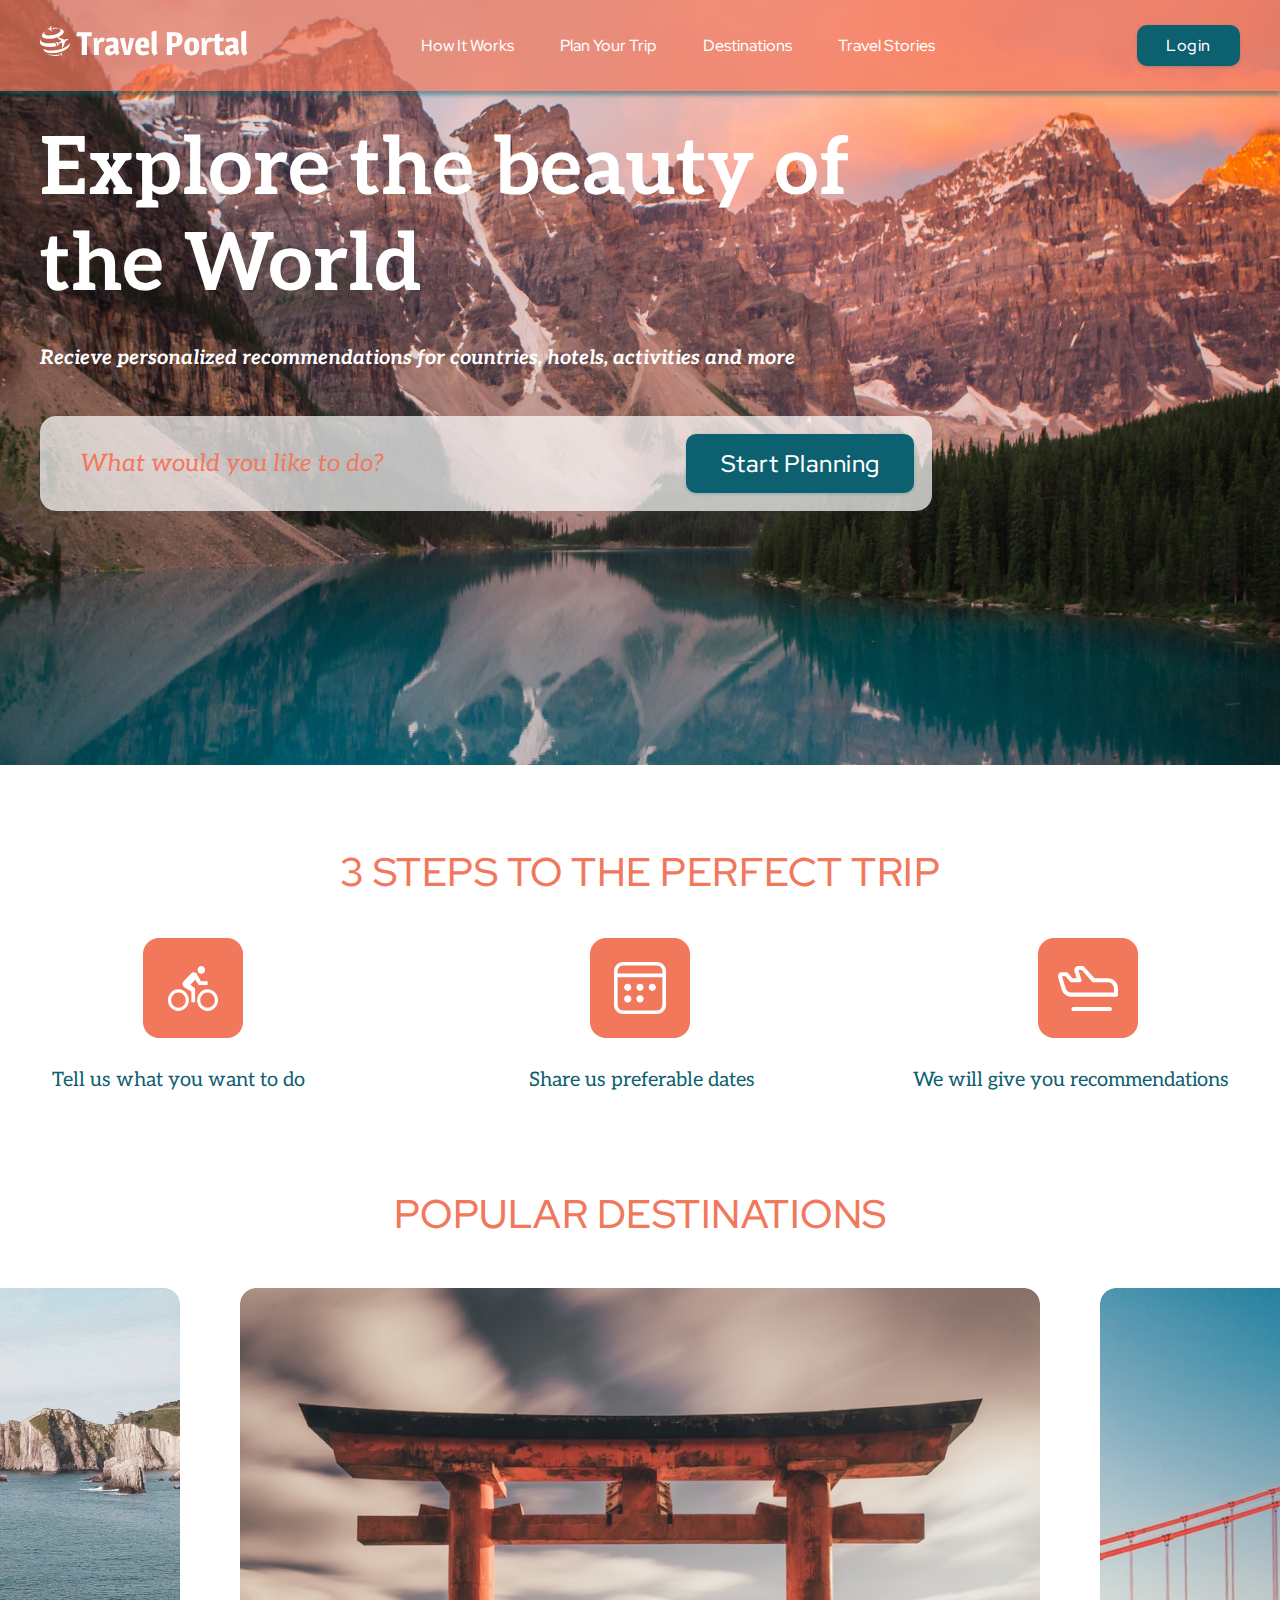
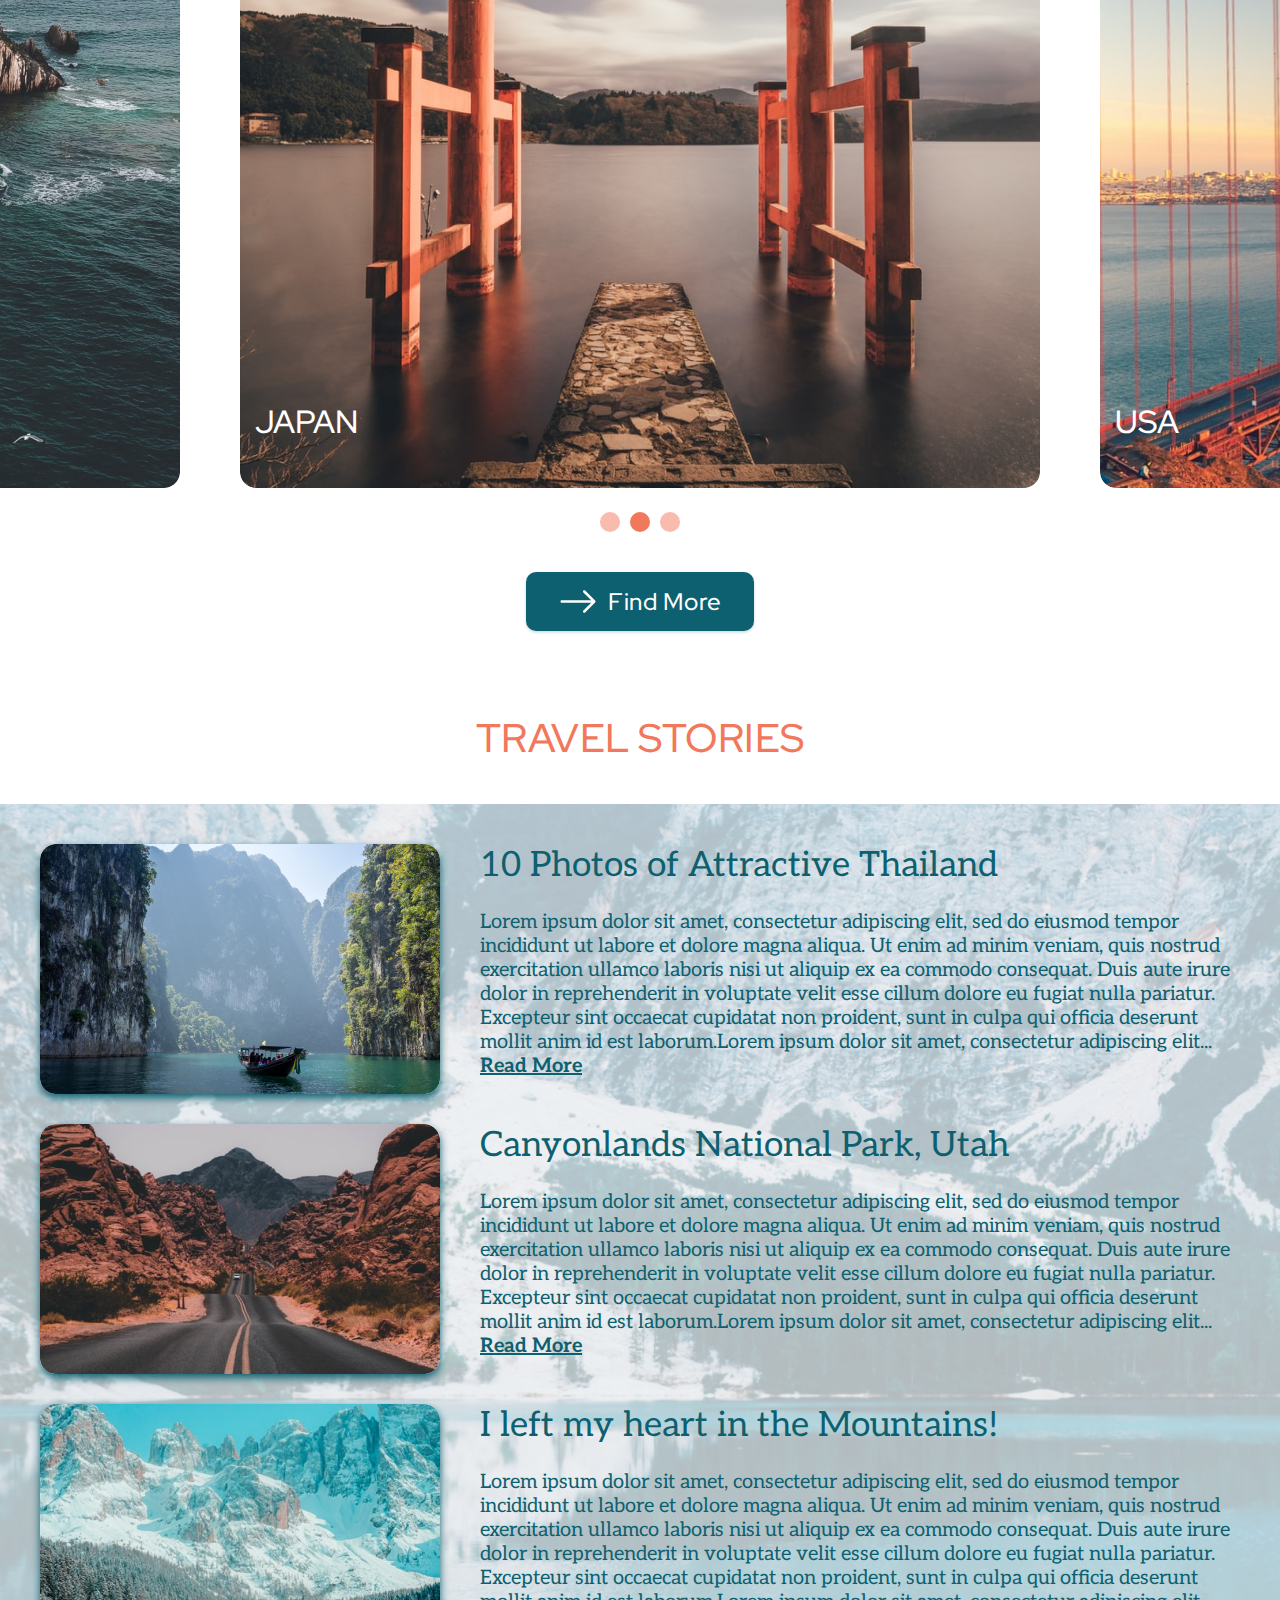
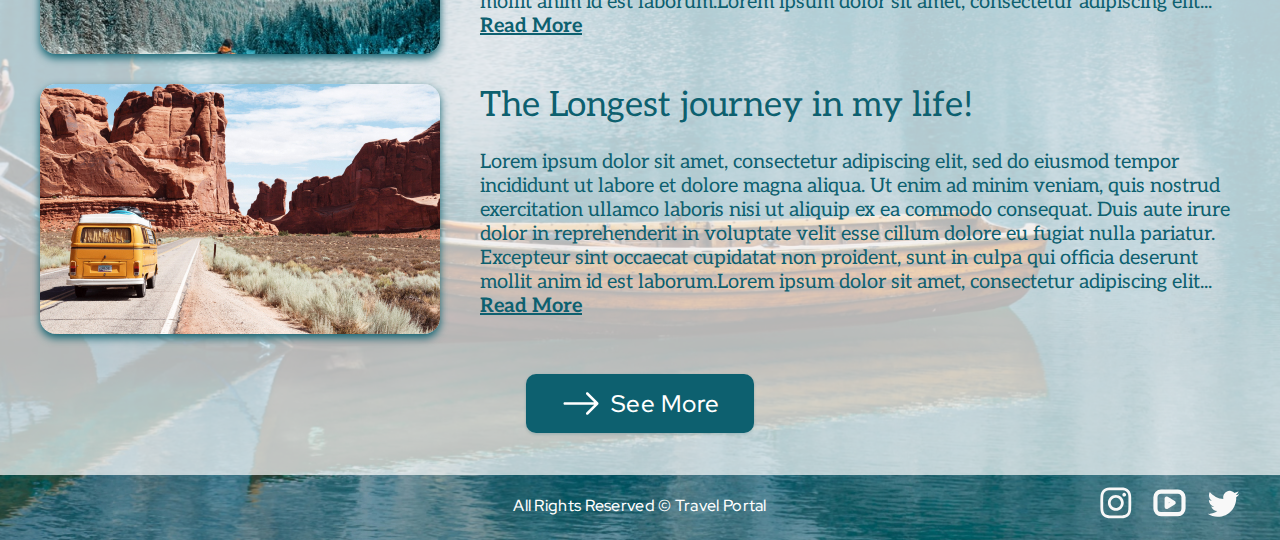
==== commit 33f75ff9: "feat: add header links animation" ====
--- a/travel/index.html
+++ b/travel/index.html
@@ -1,5 +1,5 @@
 <!DOCTYPE html>
-<html lang="en">
+<html lang="zxx">
 <head>
   <meta charset="UTF-8">
   <meta http-equiv="X-UA-Compatible" content="IE=edge">
@@ -112,7 +112,7 @@
   
             </div>
             <button class="btn big-btn">
-              <div class="arrow-btn"></div>   
+              <span class="btns-arrow"></span>   
               <span>Find More</span>
             </button>
         </section>
@@ -182,7 +182,7 @@
                       </div>
   
                         <button class="btn big-btn">
-                          <div class="arrow-btn"></div>                          
+                          <span class="btns-arrow"></span>                          
                           <span>See More</span>
                         </button>
                     </div>
--- a/travel/style/style.css
+++ b/travel/style/style.css
@@ -34,6 +34,7 @@
   border: none;
   padding: 0;
   transition: all .3s;
+  cursor: pointer;
 }
 .btn:hover {
   box-shadow: 0px 0px 3px rgb(13 96 111 / 84%), 0px 2px 3px rgb(13 96 111 / 70%);
@@ -50,7 +51,7 @@
   justify-content: center;
 }
 
-.big-btn:hover .arrow-btn {
+.big-btn:hover .btns-arrow {
   animation: arrowMove 1.5s infinite;
 }
 
@@ -84,7 +85,8 @@
 .burger{
   display: none;
 }
-.arrow-btn {
+.btns-arrow {
+  display: inline-block;
   margin-right: 10px;
   height: 41px;
   width: 40px;
@@ -95,6 +97,9 @@
   display: flex;
   align-items: center;
   justify-content: space-between;
+}
+.nav-item {
+  overflow: hidden;
 }
 .nav-list {
   display: flex;
@@ -109,6 +114,25 @@
   line-height: 21px;
   color: #FFFFFF;
   text-decoration: none;
+  transition: color .3s;
+  position: relative;
+}
+.nav-link::after {
+  content: '';
+  position: absolute;
+  width: 100%;
+  height: 2px;
+  background-color:#561e11;
+  left: 0;
+  bottom: 0;
+  transition: all .3s;
+  transform: translateX(-110%);
+}
+.nav-link:hover {
+  color: #561e11;
+}
+.nav-link:hover::after {
+  transform: translateX(0);
 }
 .nav-item.mobile {
   display: none;
@@ -607,7 +631,7 @@
   .destinations .big-btn {
     width: 92px;
   }
-  .arrow-btn {
+  .btns-arrow {
     margin-right: 7px;
     height: 10px;
     width: 10px;
@@ -728,9 +752,9 @@
     transform: translateX(0);
   }
   25% { 
-    transform: translateX(-15px);
+    transform: translateX(-4px);
   }
   100% { 
-    transform: translateX(5px);
+    transform: translateX(2px);
   }
 }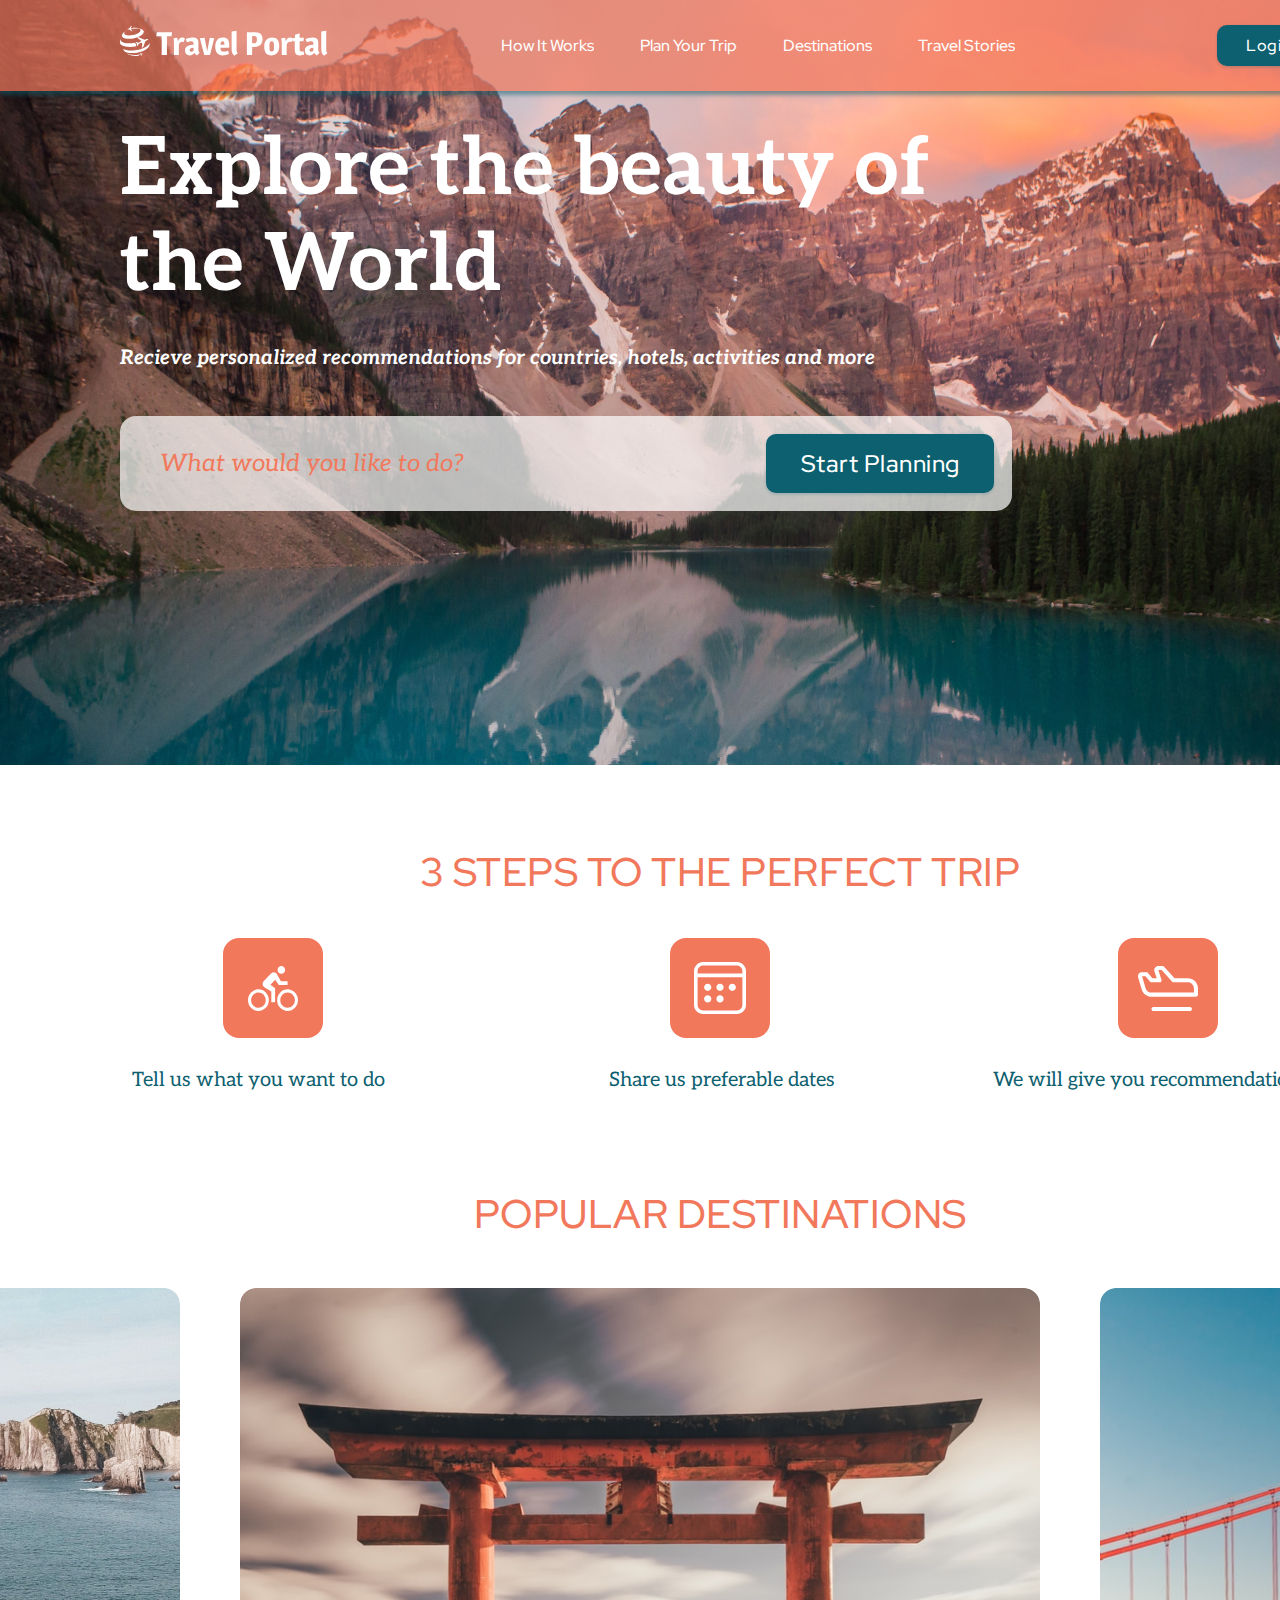
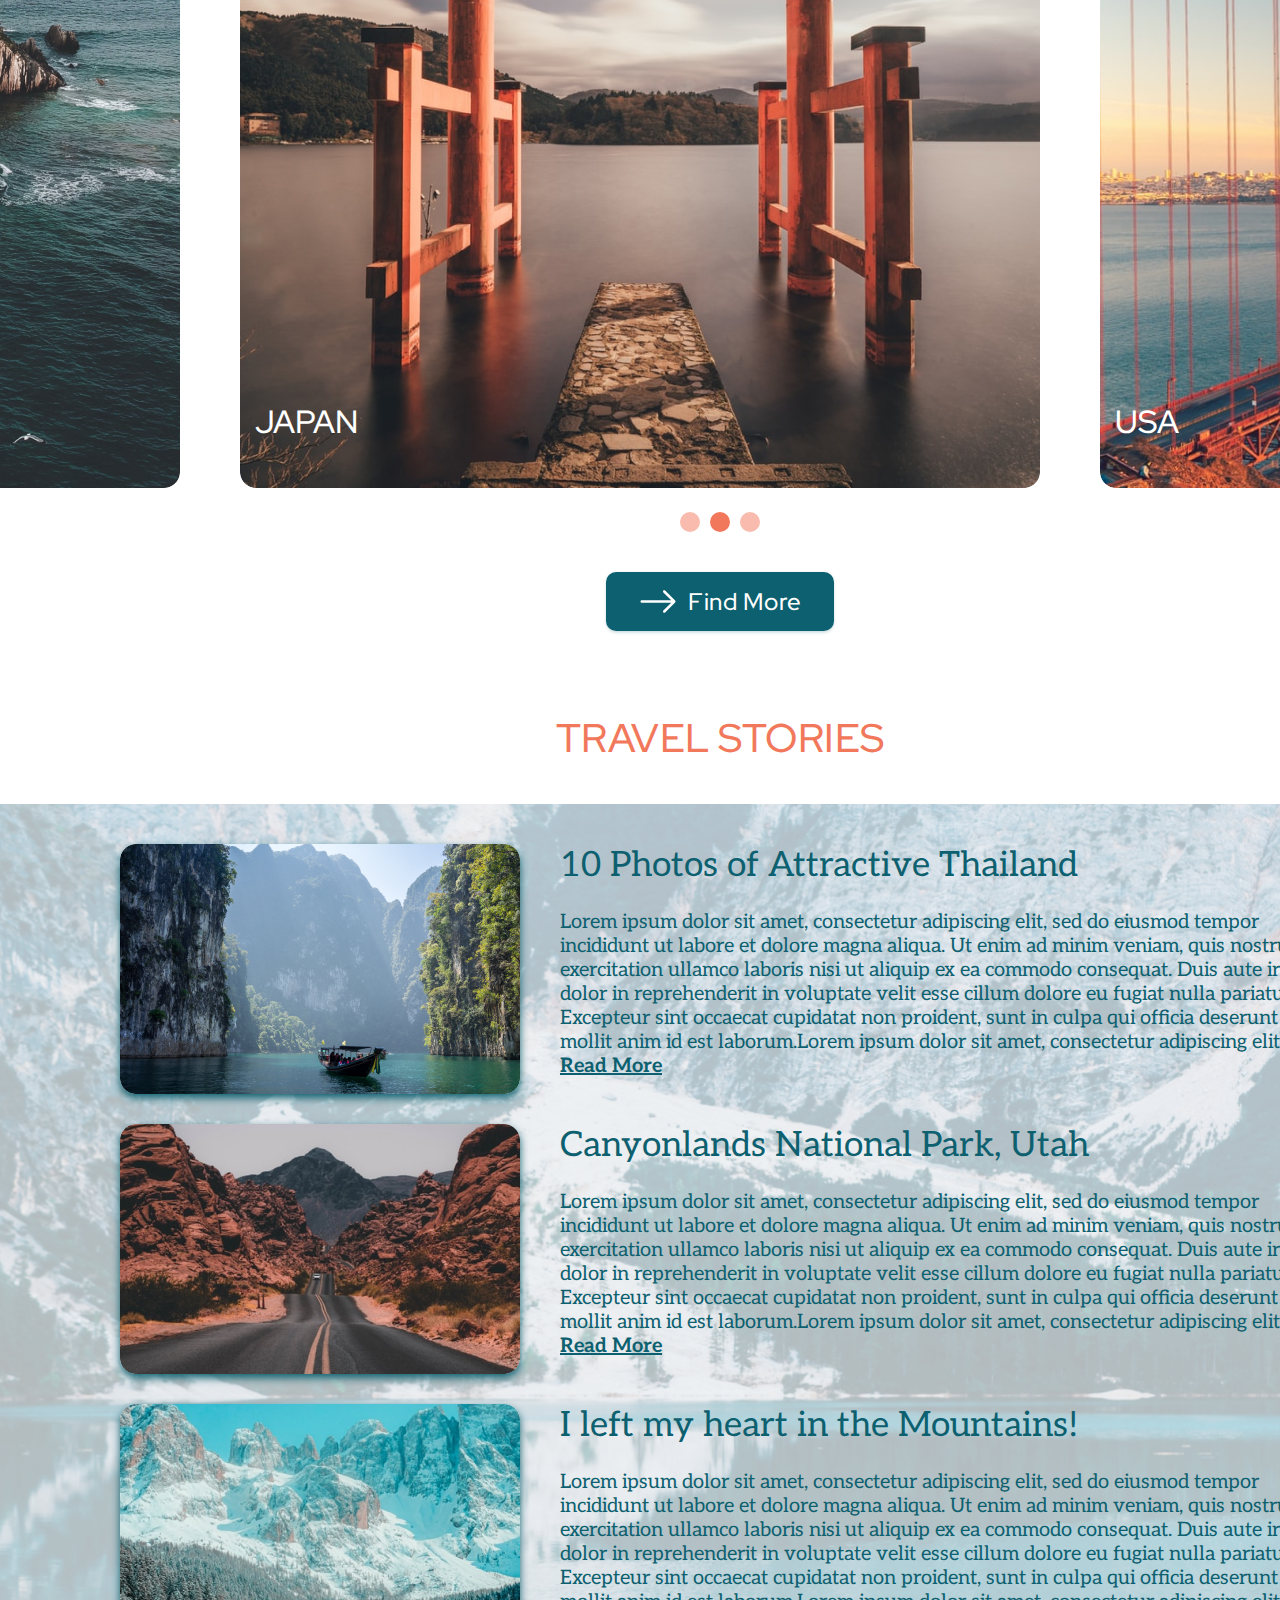
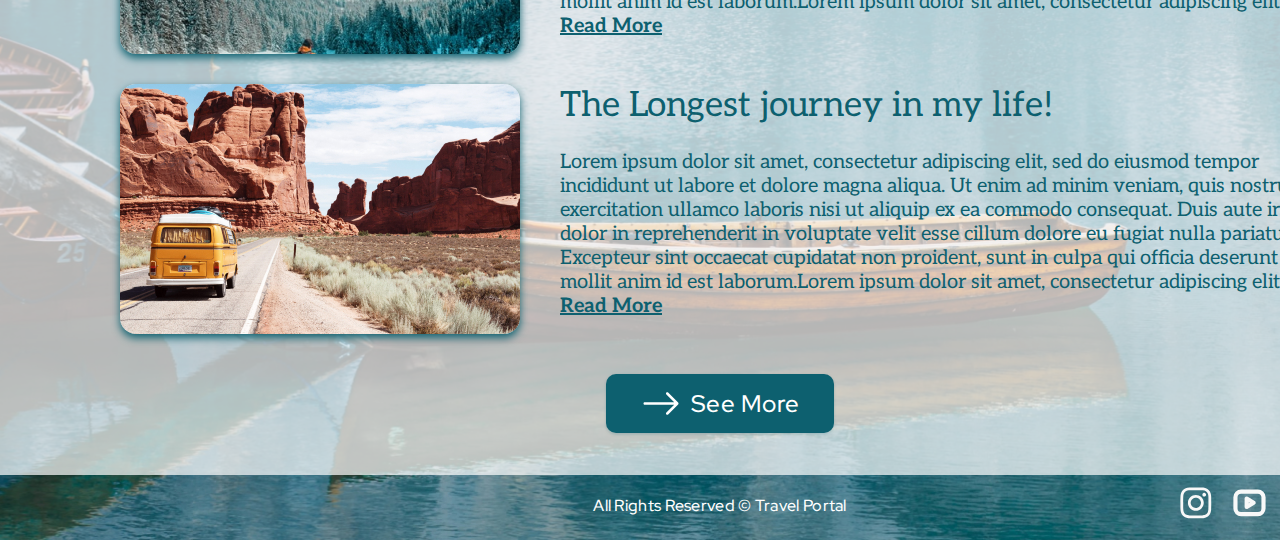
==== commit b66b2a08: "feat: add body width" ====
--- a/travel/index.html
+++ b/travel/index.html
@@ -4,19 +4,16 @@
   <meta charset="UTF-8">
   <meta http-equiv="X-UA-Compatible" content="IE=edge">
   <meta name="viewport" content="width=device-width, initial-scale=1.0">
-  <title>Document</title>
-  <link rel="preconnect" href="https://fonts.googleapis.com">
-  <link rel="preconnect" href="https://fonts.gstatic.com" crossorigin>
-  <link href="https://fonts.googleapis.com/css2?family=Aleo:ital,wght@0,400;0,700;1,400;1,700&family=Red+Hat+Display:wght@500&display=swap" rel="stylesheet">
-
-  <!-- <link rel="stylesheet" href="style/reset.css"> -->
-  <link rel="stylesheet" href="style/style.css">
-
+  <title>Travel</title>
   <link rel="apple-touch-icon" sizes="180x180" href="favicon/apple-touch-icon.png">
   <link rel="icon" type="image/png" sizes="32x32" href="favicon/favicon-32x32.png">
   <link rel="icon" type="image/png" sizes="16x16" href="favicon/favicon-16x16.png">
   <link rel="manifest" href="favicon/site.webmanifest">
   <link rel="mask-icon" href="favicon/safari-pinned-tab.svg" color="#f2785c">
+  <link rel="preconnect" href="https://fonts.googleapis.com">
+  <link rel="preconnect" href="https://fonts.gstatic.com" crossorigin>
+  <link href="https://fonts.googleapis.com/css2?family=Aleo:ital,wght@0,400;0,700;1,400;1,700&family=Red+Hat+Display:wght@500&display=swap" rel="stylesheet">
+  <link rel="stylesheet" href="style/style.css">
   <meta name="msapplication-TileColor" content="#f2785c">
   <meta name="theme-color" content="#f2785c">
 </head>
@@ -63,6 +60,7 @@
         <section class="steps" id="steps">
           <div class="steps-container">
             <h2 class="title">3 STEPS TO THE PERFECT TRIP</h2>
+
             <div class="steps-icons">
               <div class="step-icon">
                 <div class="bike"></div>
--- a/travel/style/style.css
+++ b/travel/style/style.css
@@ -453,7 +453,11 @@
 .socials li:hover {
   transform: scale(1.2);
 }
-@media (max-width: 960px) {
+
+body {
+  width: 1440px;
+}
+/* @media (max-width: 960px) {
   .burger {
     display: block;
     position: absolute;
@@ -745,7 +749,7 @@
   .footer {
     bottom: 16px;
   }
-}
+} */
 
 @keyframes arrowMove {
   0% { 
@@ -757,4 +761,4 @@
   100% { 
     transform: translateX(2px);
   }
-}+}
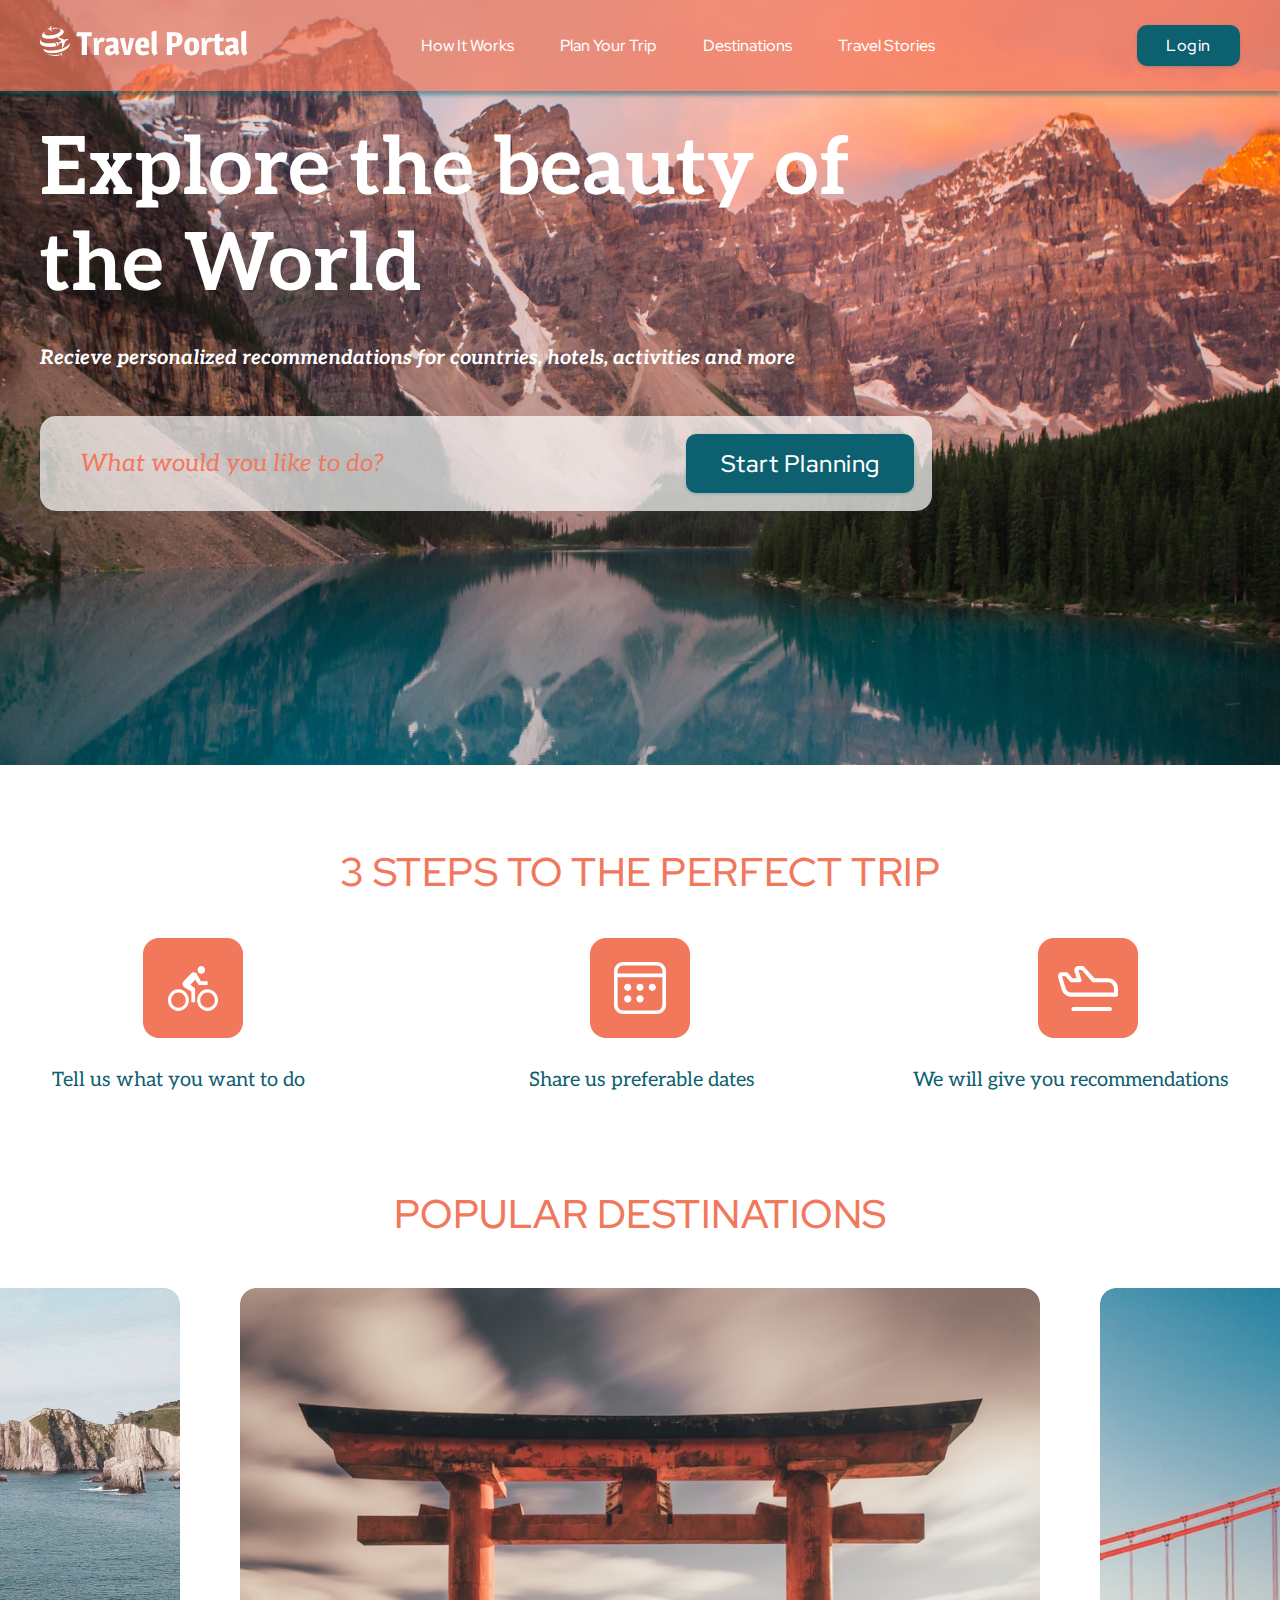
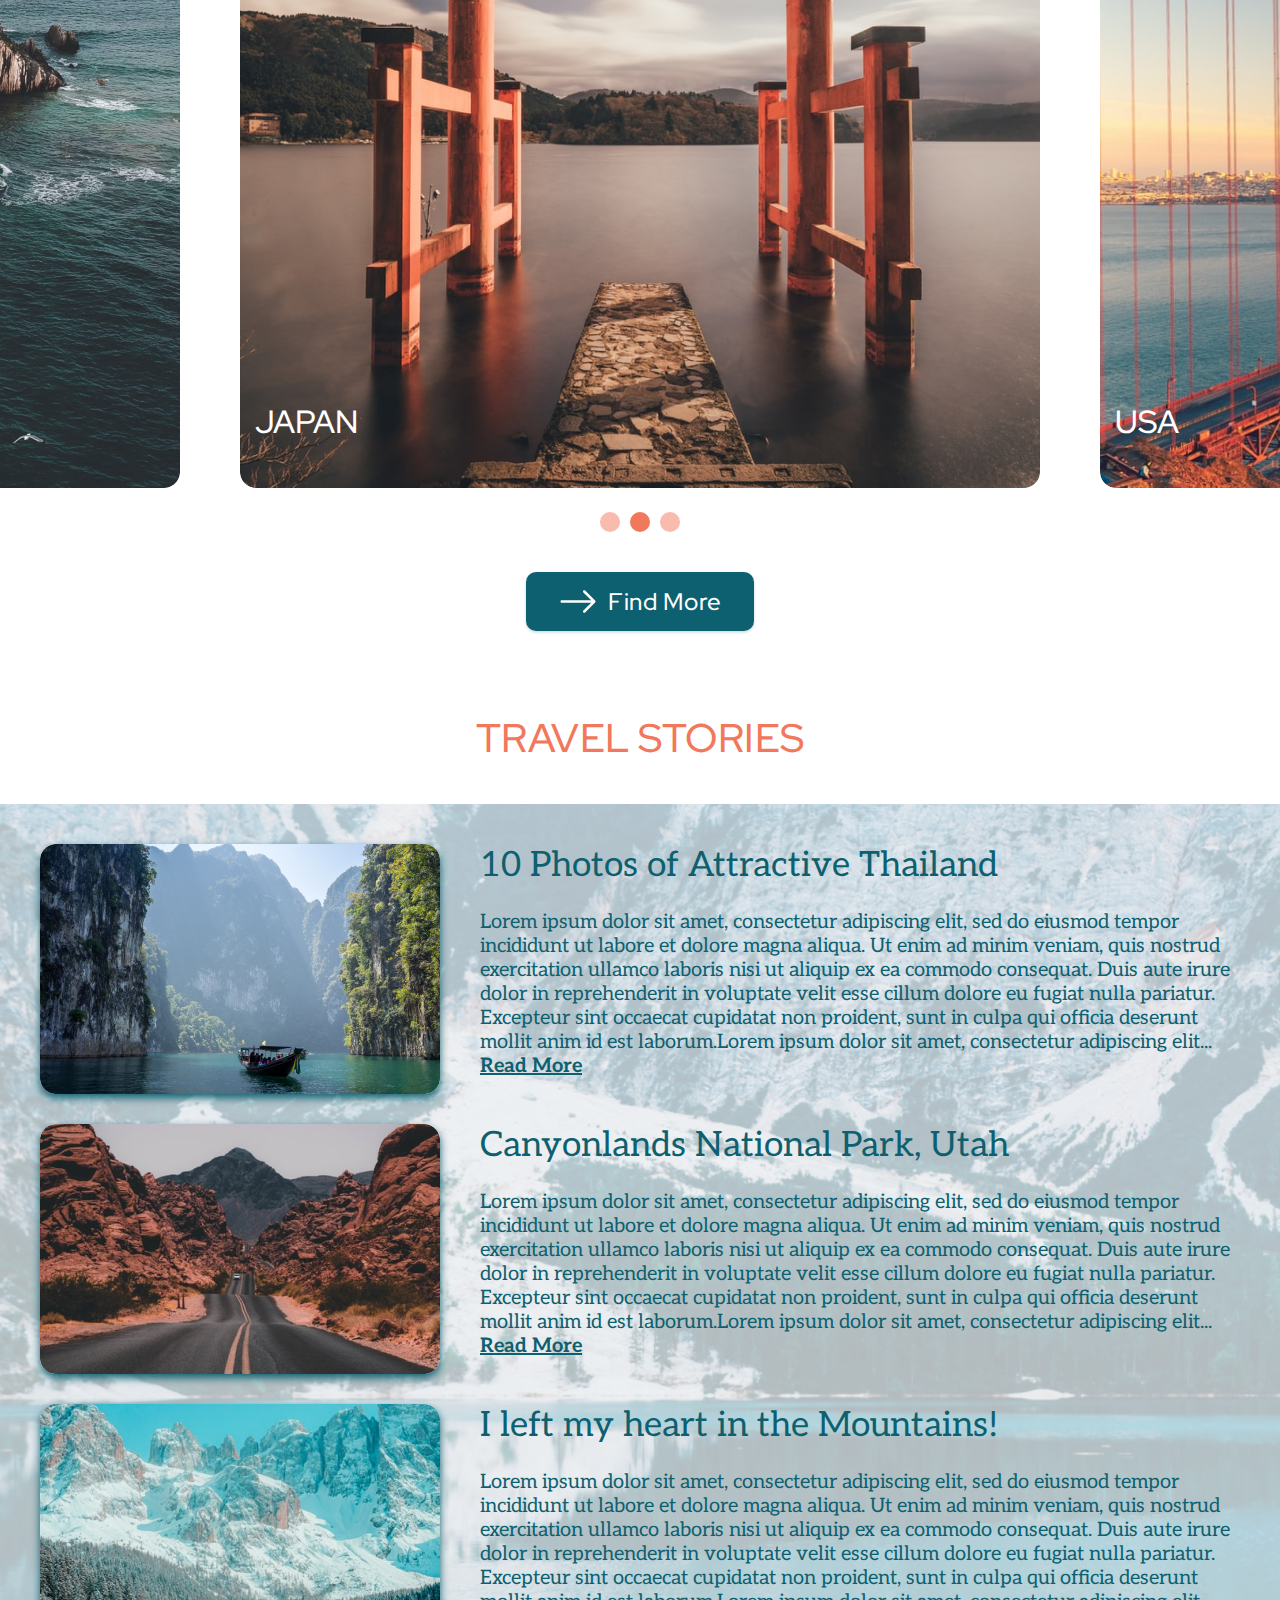
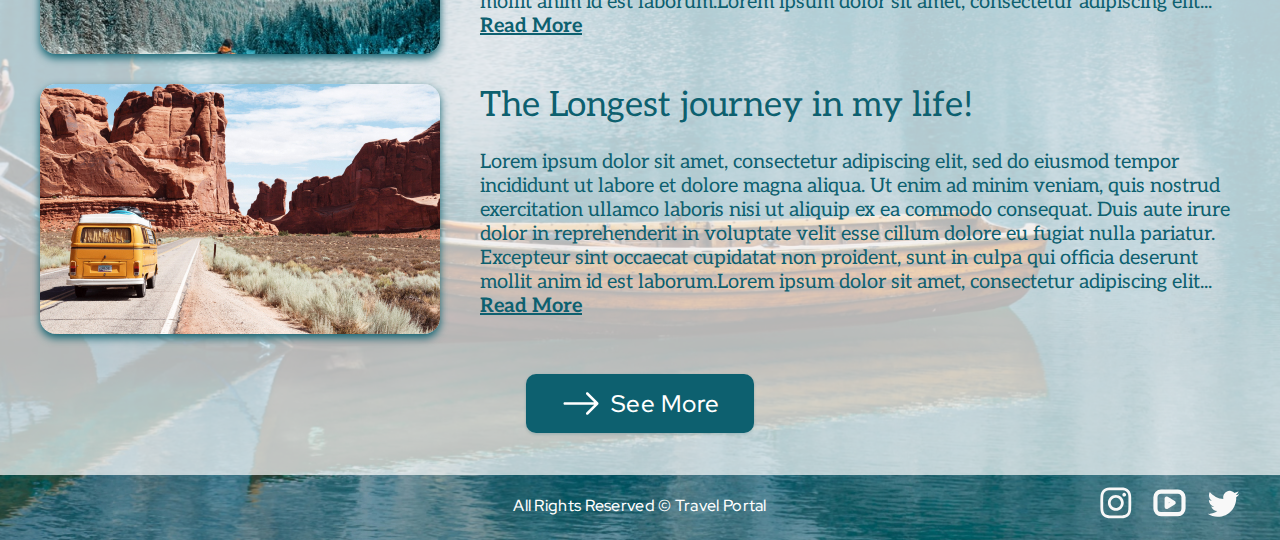
==== commit 73c204ac: "fix: nav adaptive" ====
--- a/travel/index.html
+++ b/travel/index.html
@@ -19,6 +19,7 @@
 </head>
 <body>
 
+  <div class="main-container">
     <header class="header">
       <div class="container">
         <a class="logo" href="#">
@@ -41,6 +42,7 @@
           </ul>
           <div class="close"></div>
         </nav>
+        <div class="overlay"></div>
         <button class="btn nav-btn">Login</button>
       </div>
     </header>
@@ -218,6 +220,9 @@
         </ul>
       </div>
     </footer>
+  </div>
+
+
   
   <script src="scripts/script.js"></script>
 </body>
--- a/travel/style/style.css
+++ b/travel/style/style.css
@@ -2,14 +2,23 @@
   box-sizing: border-box;
 }
 body {
+  margin: 0;
+  padding: 0;
+}
+
+body.lock {
+  overflow: hidden;
+}
+
+.main-container {
   overflow-x: hidden;
   position: relative;
-  margin: 0;
-  padding: 0;
-}
-body.lock {
-  overflow: hidden;
-}
+}
+
+.overlay {
+ display: none;
+}
+
 
 ul {
   list-style: none;
@@ -454,10 +463,8 @@
   transform: scale(1.2);
 }
 
-body {
-  width: 1440px;
-}
-/* @media (max-width: 960px) {
+
+@media (max-width: 960px) {
   .burger {
     display: block;
     position: absolute;
@@ -496,6 +503,15 @@
     transform: rotate(45deg);
     bottom: calc(50% - 1px);
   }
+  .overlay.active {
+    display: block;
+    position: fixed;
+    top: 0;
+    left: 0;
+    width: 100%;
+    height: 100%;
+    background-color: rgb(0 0 0 / 30%);
+  }
   .preview {
     padding: 96px 0 61px;
   }
@@ -509,7 +525,7 @@
     position: absolute;
     right: 0;
     transform: translateX(100%);
-    top: -20px;
+    top: 0;
     padding: 45px 15px 30px 44px;
     z-index: 5;
     background: #F2785C;
@@ -524,7 +540,7 @@
     line-height: 21px;
     align-items: end;
   }
-  .nav-link.mobile {
+  .nav-item.mobile {
     display: block;
   }
   .nav-item:nth-child(2){
@@ -614,6 +630,14 @@
     box-shadow: none;
     top: 20px;
   }
+  .header {
+    background: inherit;
+    box-shadow: none;
+    top: 20px;
+  }
+  .nav {
+    top: -20px;
+  }
   .preview {
     padding: 96px 0 61px;
   }
@@ -682,7 +706,9 @@
   }
   .bg-stories {
     background: no-repeat center / cover url(../images/stories-bg-small.jpg);
-  }
+    margin-top: 10px;
+  }
+  
   .stories-grid {
     padding: 10px 0;
     grid-template-columns: 155px auto;
@@ -736,9 +762,6 @@
     margin: 0 3px;
   }
 
-  .bg-stories {
-    margin-top: 10px;
-  }
   .bg-stories-light {
     padding-bottom: 13px;
   }
@@ -747,9 +770,18 @@
     margin: 0 auto;
   }
   .footer {
-    bottom: 16px;
-  }
-} */
+    bottom: 12px;
+  }
+}
+@media (max-width: 370px){
+  .slide {
+    width: 300px;
+    height: 175px;
+  }
+  .slide-arrows {
+    width: 280px;
+  }
+}
 
 @keyframes arrowMove {
   0% { 
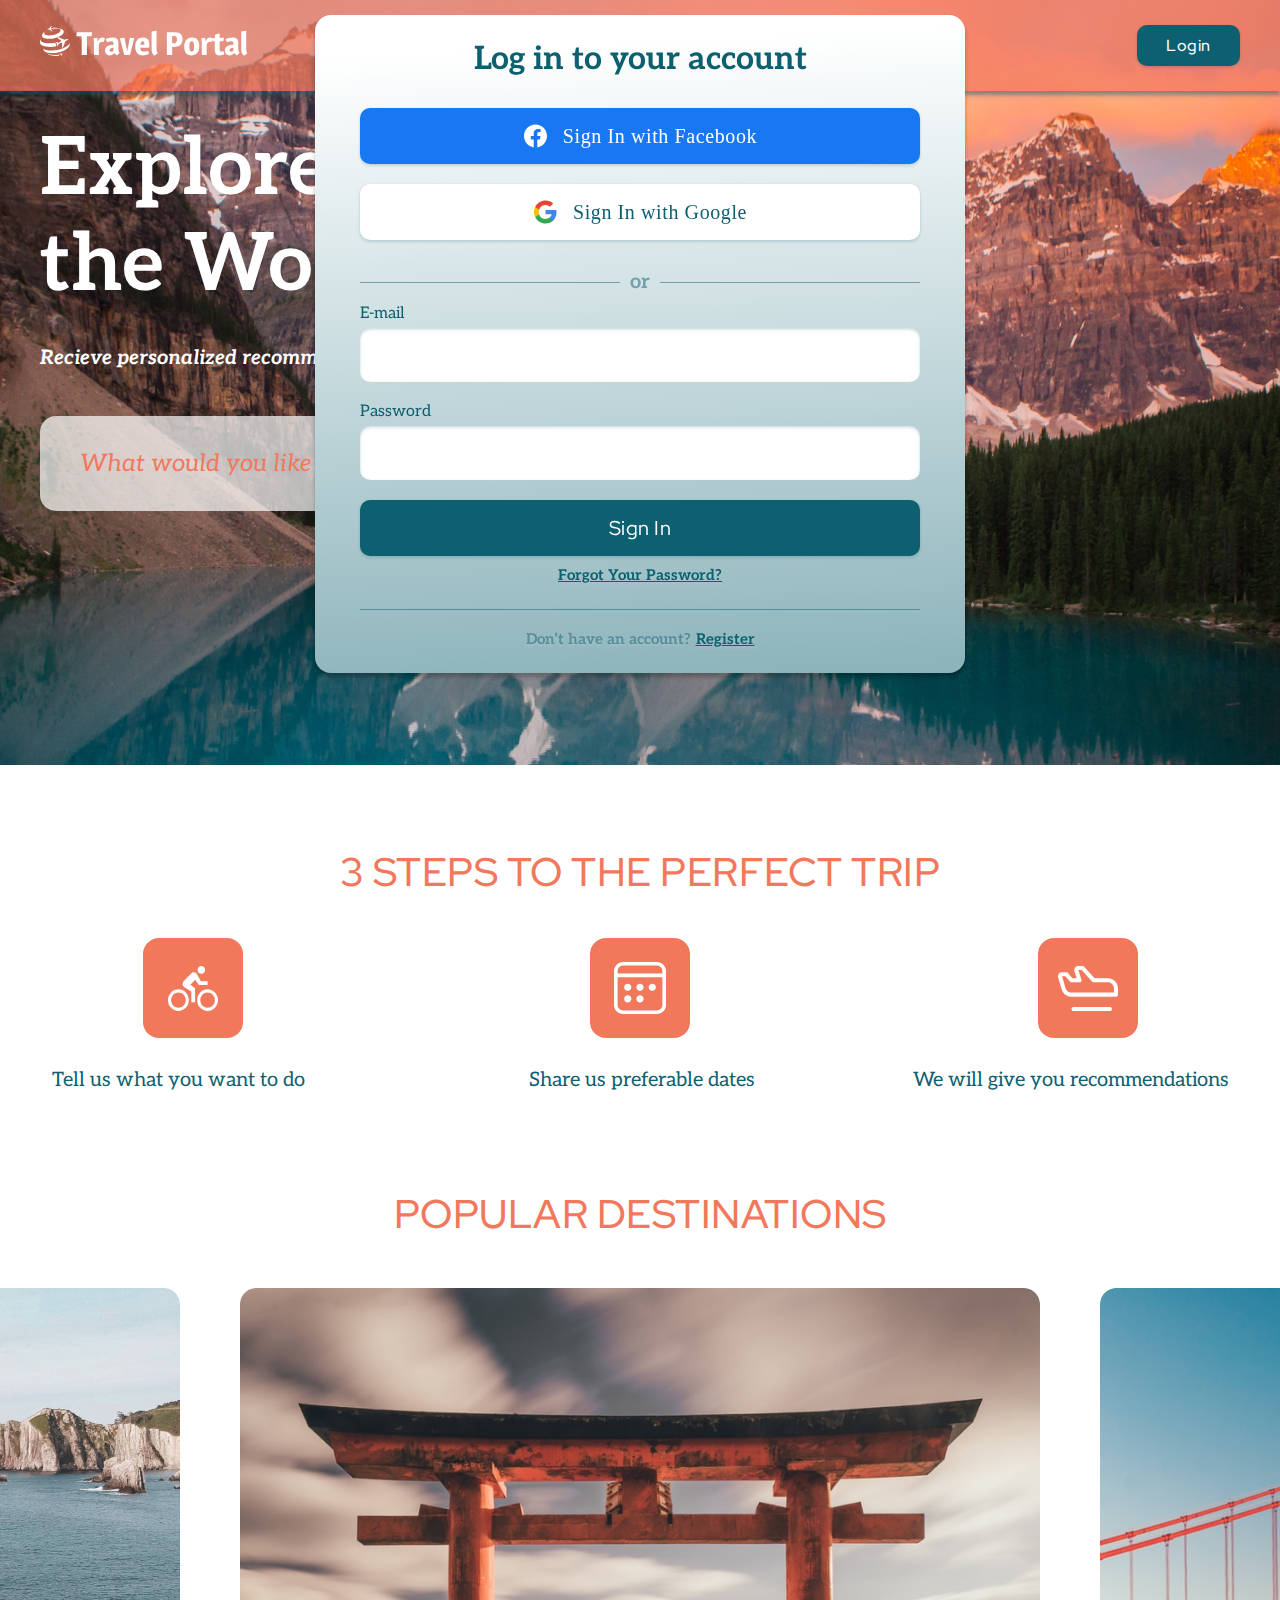
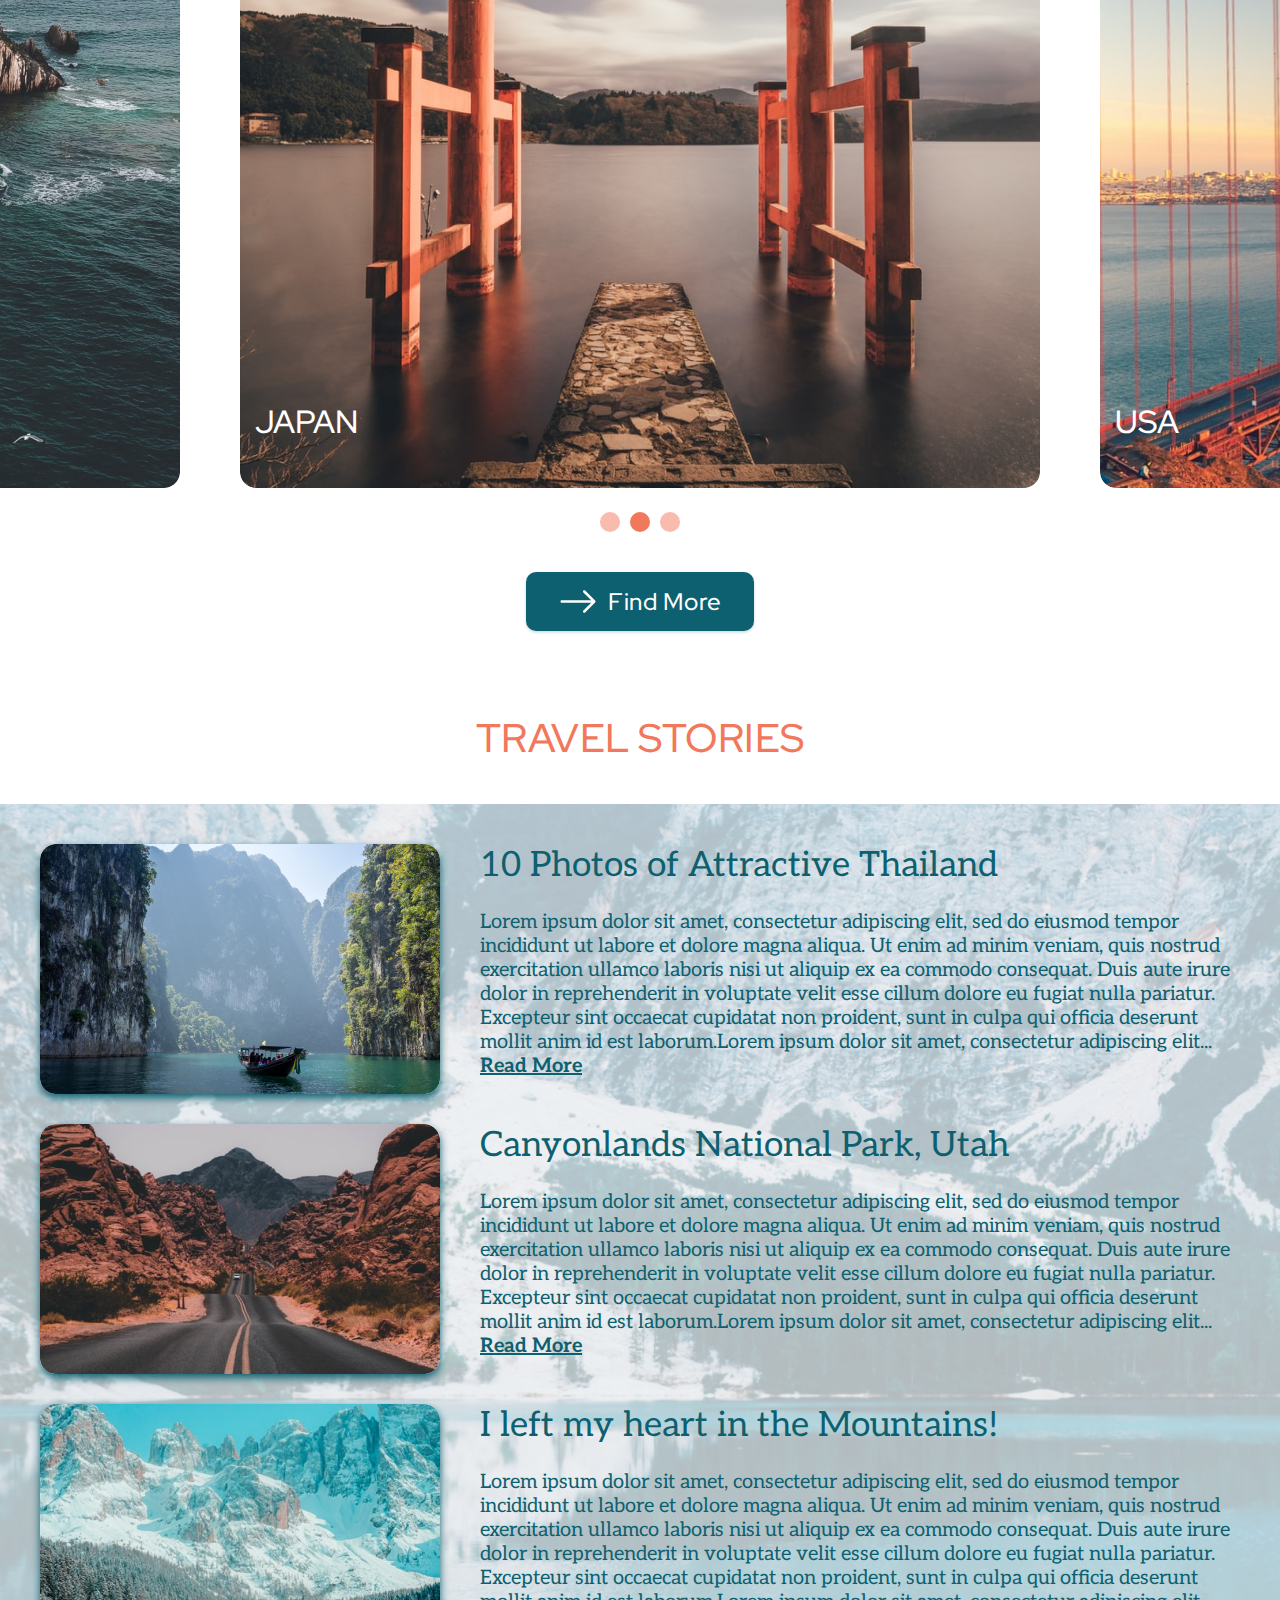
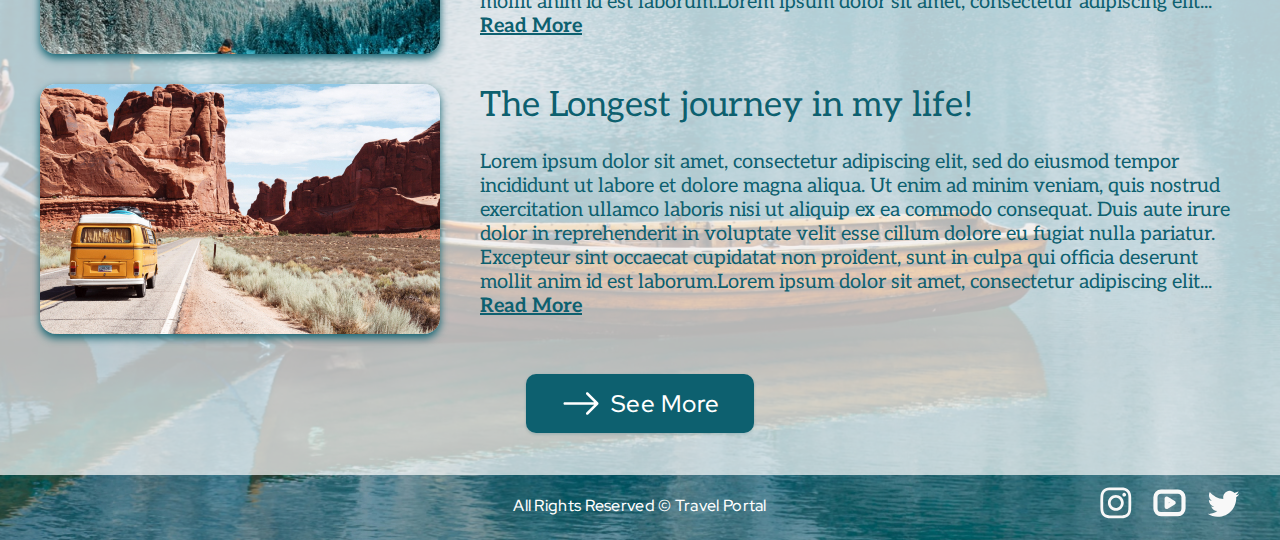
==== commit 348f293c: "add: popup login" ====
--- a/travel/index.html
+++ b/travel/index.html
@@ -43,6 +43,47 @@
           <div class="close"></div>
         </nav>
         <div class="overlay"></div>
+
+
+        <div class="popup">
+          <div class="popup-title">Log in to your account</div>
+          <div class="popup-FBbtn">
+            <svg width="25" height="24" viewBox="0 0 25 24" fill="none" xmlns="http://www.w3.org/2000/svg">
+              <rect width="24" height="24" transform="translate(0.5)" fill="#1877F2"/>
+              <path d="M24 12.0699C24 5.71857 18.8513 0.569853 12.5 0.569853C6.14872 0.569853 1 5.71857 1 12.0699C1 17.8098 5.20538 22.5674 10.7031 23.4301V15.3941H7.7832V12.0699H10.7031V9.53626C10.7031 6.65407 12.42 5.06204 15.0468 5.06204C16.305 5.06204 17.6211 5.28665 17.6211 5.28665V8.11673H16.171C14.7424 8.11673 14.2969 9.00319 14.2969 9.91264V12.0699H17.4863L16.9765 15.3941H14.2969V23.4301C19.7946 22.5674 24 17.8098 24 12.0699Z" fill="white"/>
+              </svg>              
+            Sign In with Facebook
+          </div>
+          <div class="popup-Googlebtn">
+            <svg width="25" height="24" viewBox="0 0 25 24" fill="none" xmlns="http://www.w3.org/2000/svg">
+              <rect width="24" height="24" transform="translate(0.5)" fill="white"/>
+              <path fill-rule="evenodd" clip-rule="evenodd" d="M23.54 12.2614C23.54 11.4459 23.4668 10.6618 23.3309 9.90909H12.5V14.3575H18.6891C18.4225 15.795 17.6123 17.013 16.3943 17.8284V20.7139H20.1109C22.2855 18.7118 23.54 15.7636 23.54 12.2614Z" fill="#4285F4"/>
+              <path fill-rule="evenodd" clip-rule="evenodd" d="M12.5 23.4998C15.605 23.4998 18.2081 22.4701 20.1109 20.7137L16.3943 17.8282C15.3645 18.5182 14.0472 18.926 12.5 18.926C9.50474 18.926 6.96951 16.903 6.06519 14.1848H2.22314V17.1644C4.11542 20.9228 8.00451 23.4998 12.5 23.4998Z" fill="#34A853"/>
+              <path fill-rule="evenodd" clip-rule="evenodd" d="M6.06523 14.1851C5.83523 13.4951 5.70455 12.758 5.70455 12.0001C5.70455 11.2421 5.83523 10.5051 6.06523 9.81506V6.83552H2.22318C1.44432 8.38802 1 10.1444 1 12.0001C1 13.8557 1.44432 15.6121 2.22318 17.1646L6.06523 14.1851Z" fill="#FBBC05"/>
+              <path fill-rule="evenodd" clip-rule="evenodd" d="M12.5 5.07386C14.1884 5.07386 15.7043 5.65409 16.8961 6.79364L20.1945 3.49523C18.2029 1.63955 15.5997 0.5 12.5 0.5C8.00451 0.5 4.11542 3.07705 2.22314 6.83545L6.06519 9.815C6.96951 7.09682 9.50474 5.07386 12.5 5.07386Z" fill="#EA4335"/>
+              </svg>              
+            Sign In with Google
+          </div>
+          <div class="divider-or-wrap">
+            <div class="divider"></div>
+            <div class="divider-or">or</div>
+            <div class="divider"></div>
+          </div>
+          <label class="">
+            E-mail
+            <input class="">
+          </label>
+          <label class="">
+            Password
+            <input class="">
+          </label>
+          <button class="btn popup-btn">Sign In</button>
+          <div class="forgot">Forgot Your Password?</div>
+          <div class="divider"></div>
+          <div class="popup-reg">Don’t have an account?<span class="popup-reg-link">Register</span></div>
+        </div>
+
+
         <button class="btn nav-btn">Login</button>
       </div>
     </header>
@@ -222,7 +263,6 @@
     </footer>
   </div>
 
-
   
   <script src="scripts/script.js"></script>
 </body>
--- a/travel/style/style.css
+++ b/travel/style/style.css
@@ -15,10 +15,115 @@
   position: relative;
 }
 
+.popup {
+  position: fixed;
+  width: 650px;
+  top: 15px;
+  left: 50%;
+  transform: translate(-50%);
+  background: linear-gradient(177.09deg, #FFFFFF 6.15%, #0D606F 202.69%);
+  box-shadow: 0px 4px 4px rgba(0, 0, 0, 0.25);
+  border-radius: 16px;
+  color: #0D606F;
+  padding: 25px 45px;
+  font-family: 'Aleo', serif;
+}
+.popup-title {
+  font-weight: 700;
+  font-size: 32px;
+  line-height: 38px;
+  text-align: center;
+  margin-bottom: 30px;
+}
+.popup-FBbtn,
+.popup-Googlebtn {
+  padding: 15px;
+  display: flex;
+  align-items: center;
+  justify-content: center;
+  box-shadow: 0px 0px 3px rgba(13, 96, 111, 0.08), 0px 2px 3px rgba(13, 96, 111, 0.16);
+  border-radius: 10px;
+  margin-bottom: 20px;
+  font-family: 'Red Hat Text';
+  font-weight: 400;
+  font-size: 20px;
+  line-height: 26px;
+  letter-spacing: .6px;
+}
+.popup-FBbtn {
+  color: white;
+  background: #1877F2;
+}
+.popup-Googlebtn {
+  background: #FFFFFF;
+}
+
+.popup-Googlebtn svg,
+.popup-FBbtn svg{
+  margin-right: 15px;
+}
+.divider-or-wrap {
+  display: flex;
+  align-items: center;
+  justify-content: center;
+  margin: 30px 0 10px;
+}
+.divider-or {
+  padding: 0 10px;
+  font-weight: 700;
+  font-size: 20px;
+  line-height: 24px;
+  color: rgba(13, 96, 111, 0.5);
+}
+
+.divider {
+  height: 1px;
+  background-color: rgba(13, 96, 111, 0.5);
+  position: relative;
+  width: 100%;
+}
+.popup input {
+  height: 54px;
+  display: block;
+  background: #FFFFFF;
+  box-shadow: inset 0px 0px 3px rgb(13 96 111 / 8%), inset 0px 2px 3px rgb(13 96 111 / 16%);
+  border-radius: 10px;
+  width: 100%;
+  border: none;
+  margin-top: 5px;
+}
+.popup label {
+  margin-bottom: 20px;
+  display: block;
+  font-weight: 400;
+  font-size: 16px;
+}
+.forgot {
+  font-weight: 700;
+  font-size: 15px;
+  line-height: 18px;
+  text-decoration-line: underline;
+  text-shadow: 0px 2px 3px rgba(255, 255, 255, 0.16);
+  margin: 10px 0 25px;
+  text-align: center;
+}
+.popup-reg {
+  font-weight: 700;
+  font-size: 15px;
+  line-height: 18px;
+  color: rgba(13, 96, 111, 0.5);
+  text-shadow: 0px 2px 3px rgba(255, 255, 255, 0.16);
+  text-align: center;
+  margin-top: 20px;
+}
+.popup-reg-link {
+  color: rgb(13, 96, 111);
+  margin-left: 5px;
+  text-decoration-line: underline;
+}
 .overlay {
  display: none;
 }
-
 
 ul {
   list-style: none;
@@ -59,6 +164,13 @@
   align-items: center;
   justify-content: center;
 }
+.popup-btn {
+  width: 100%;
+  padding: 15px;
+  font-weight: 400;
+  font-size: 20px;
+  line-height: 26px;
+}
 
 .big-btn:hover .btns-arrow {
   animation: arrowMove 1.5s infinite;
@@ -463,8 +575,8 @@
   transform: scale(1.2);
 }
 
-
 @media (max-width: 960px) {
+
   .burger {
     display: block;
     position: absolute;
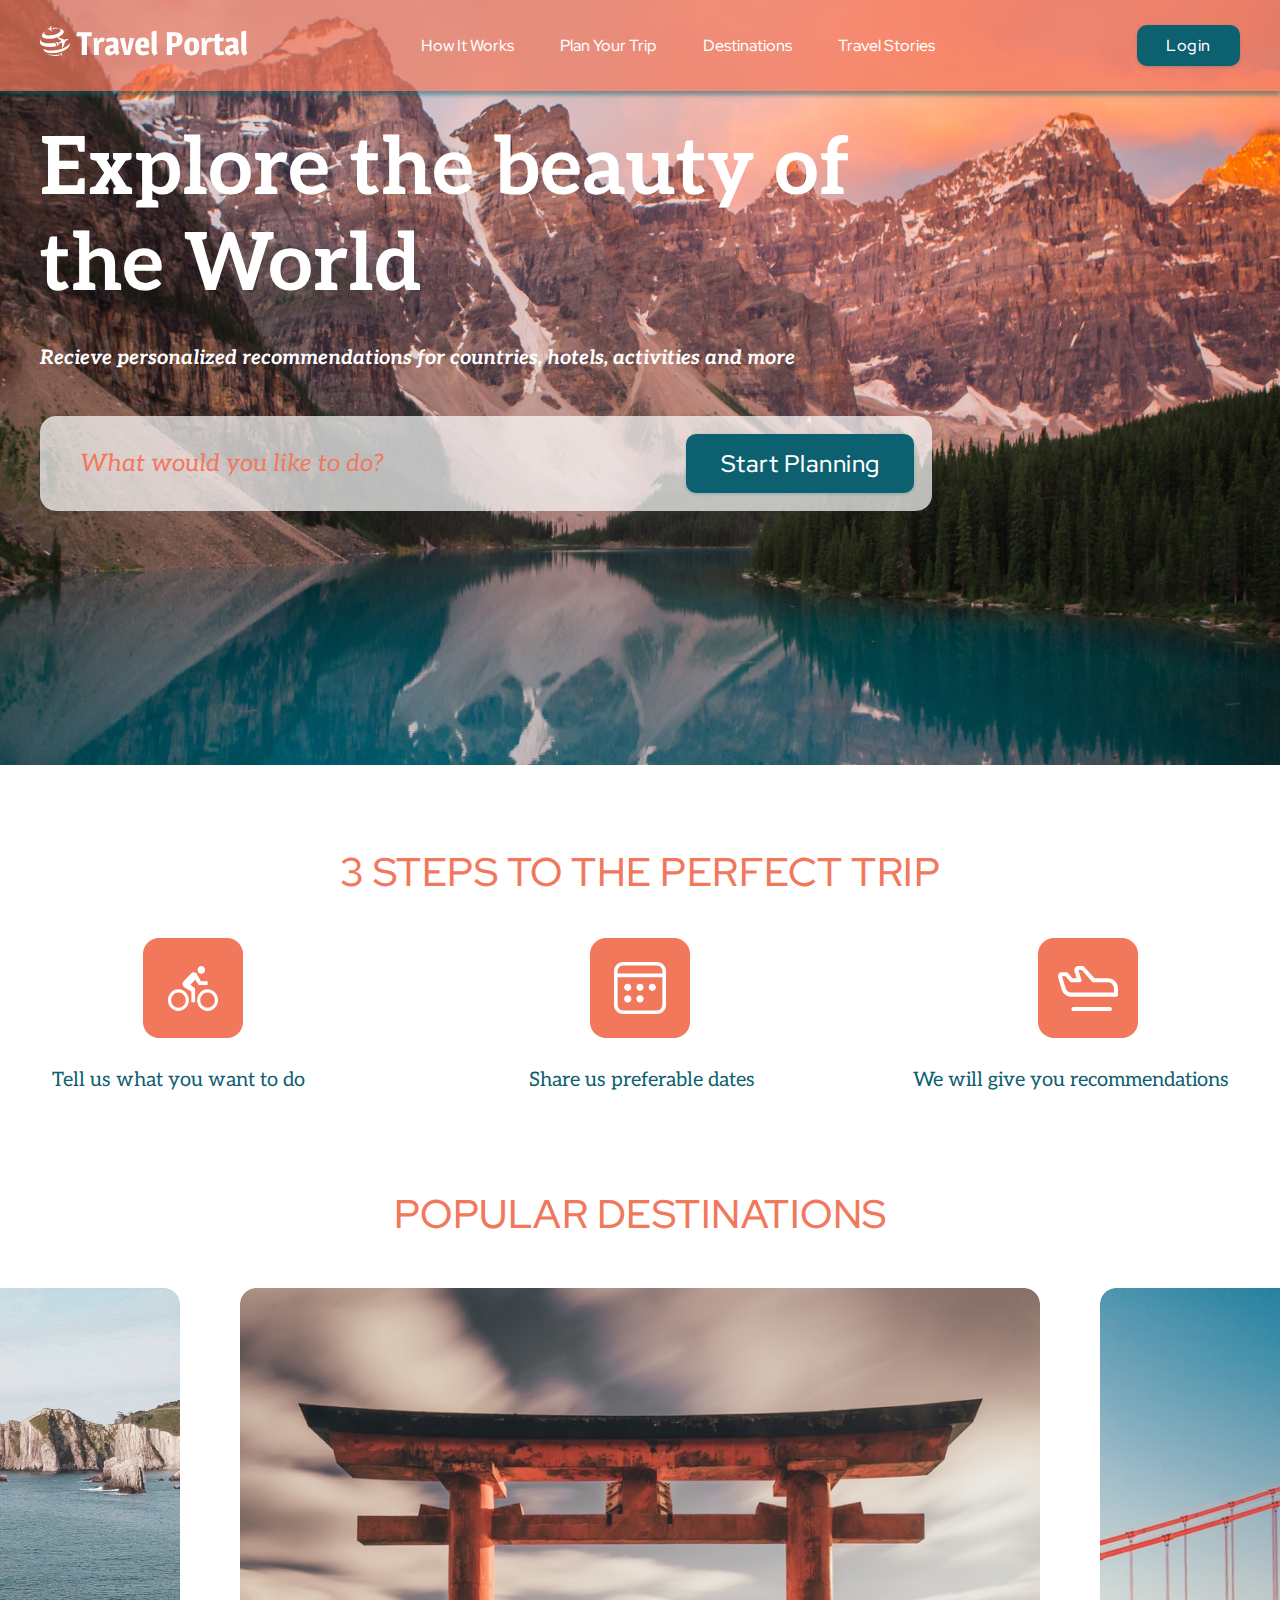
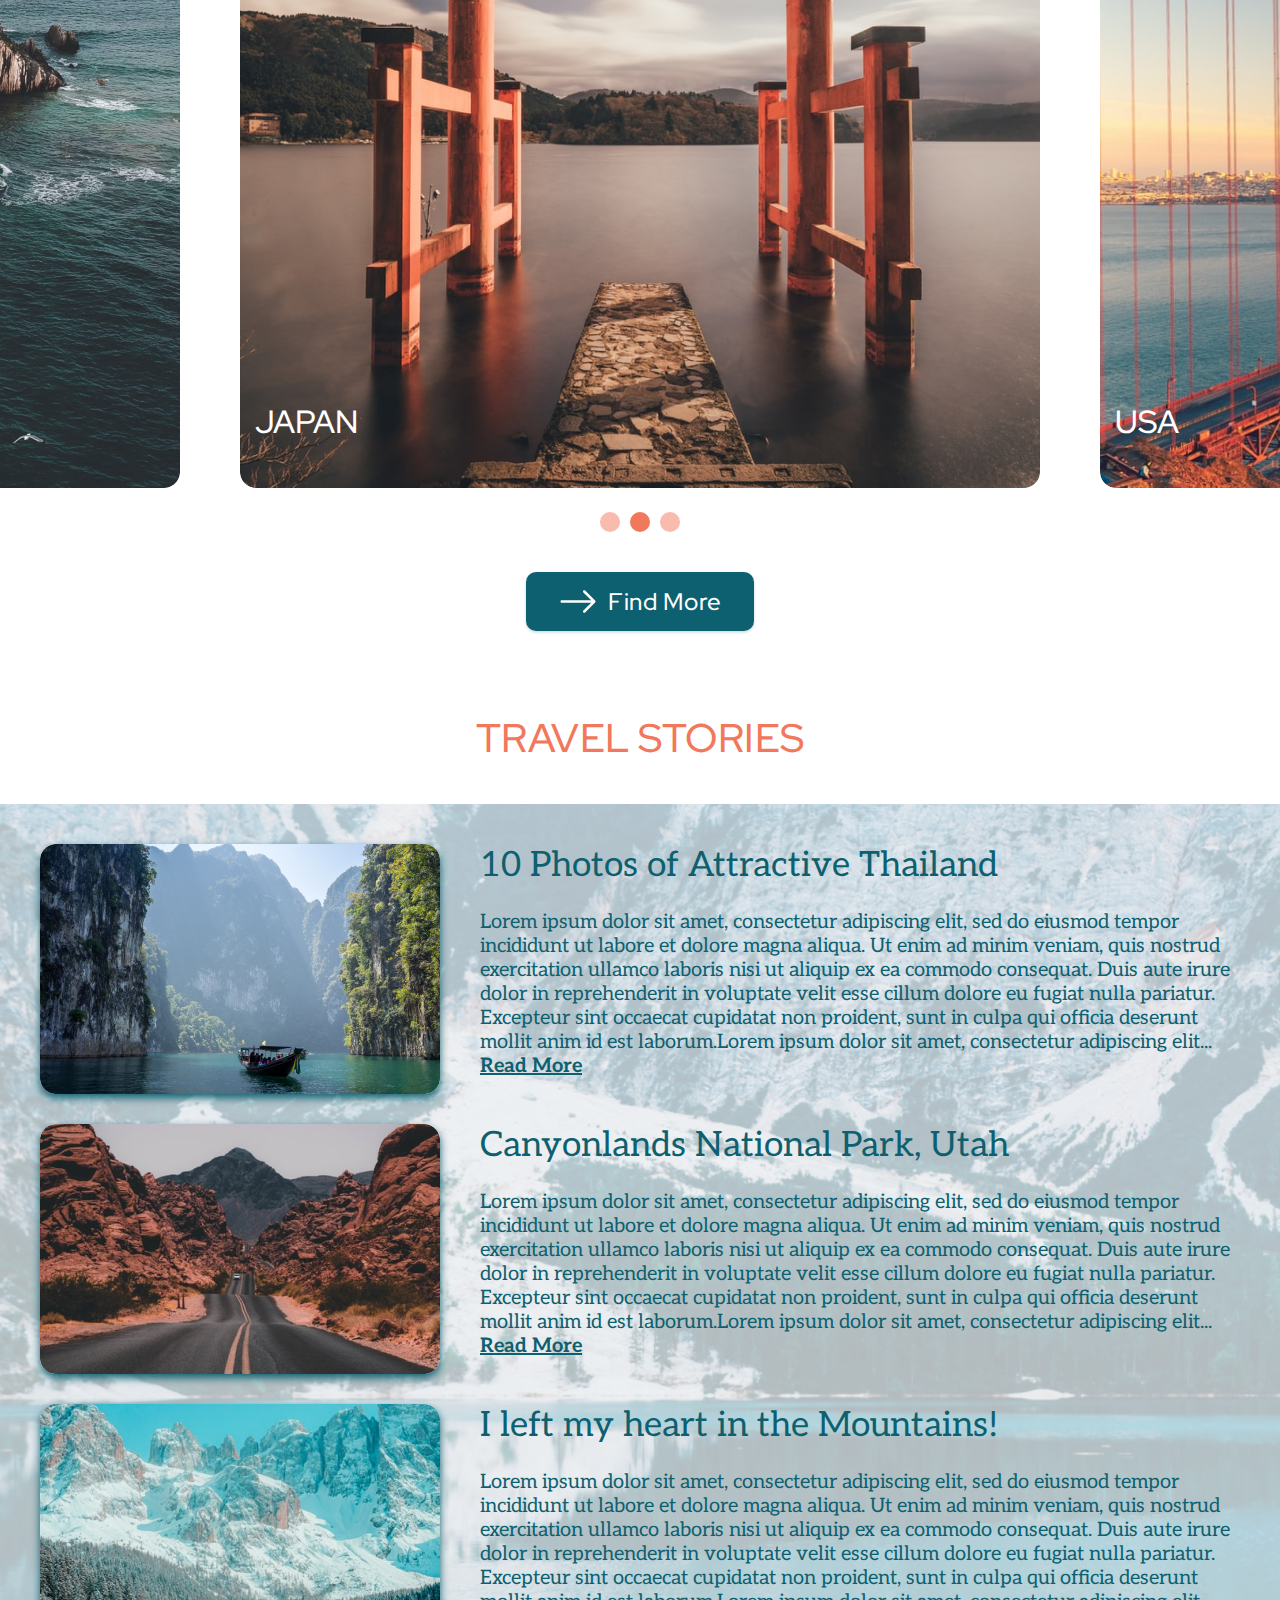
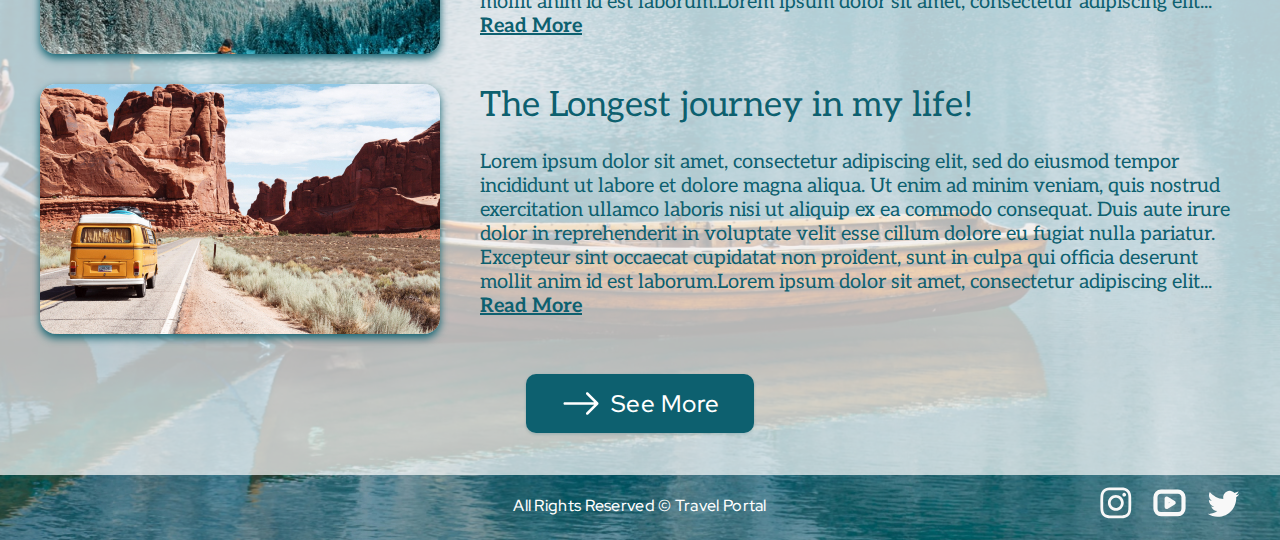
==== commit 1701c12a: "add: sign on popup" ====
--- a/travel/index.html
+++ b/travel/index.html
@@ -20,6 +20,63 @@
 <body>
 
   <div class="main-container">
+    <div class="popup">
+      <div class="popup-title">Log in to your account</div>
+      <div class="signIn-wrap active">
+        <div class="popup-FBbtn">
+          <svg width="25" height="24" viewBox="0 0 25 24" fill="none" xmlns="http://www.w3.org/2000/svg">
+            <rect width="24" height="24" transform="translate(0.5)" fill="#1877F2"/>
+            <path d="M24 12.0699C24 5.71857 18.8513 0.569853 12.5 0.569853C6.14872 0.569853 1 5.71857 1 12.0699C1 17.8098 5.20538 22.5674 10.7031 23.4301V15.3941H7.7832V12.0699H10.7031V9.53626C10.7031 6.65407 12.42 5.06204 15.0468 5.06204C16.305 5.06204 17.6211 5.28665 17.6211 5.28665V8.11673H16.171C14.7424 8.11673 14.2969 9.00319 14.2969 9.91264V12.0699H17.4863L16.9765 15.3941H14.2969V23.4301C19.7946 22.5674 24 17.8098 24 12.0699Z" fill="white"/>
+            </svg>              
+          Sign In with Facebook
+        </div>
+        <div class="popup-Googlebtn">
+          <svg width="25" height="24" viewBox="0 0 25 24" fill="none" xmlns="http://www.w3.org/2000/svg">
+            <rect width="24" height="24" transform="translate(0.5)" fill="white"/>
+            <path fill-rule="evenodd" clip-rule="evenodd" d="M23.54 12.2614C23.54 11.4459 23.4668 10.6618 23.3309 9.90909H12.5V14.3575H18.6891C18.4225 15.795 17.6123 17.013 16.3943 17.8284V20.7139H20.1109C22.2855 18.7118 23.54 15.7636 23.54 12.2614Z" fill="#4285F4"/>
+            <path fill-rule="evenodd" clip-rule="evenodd" d="M12.5 23.4998C15.605 23.4998 18.2081 22.4701 20.1109 20.7137L16.3943 17.8282C15.3645 18.5182 14.0472 18.926 12.5 18.926C9.50474 18.926 6.96951 16.903 6.06519 14.1848H2.22314V17.1644C4.11542 20.9228 8.00451 23.4998 12.5 23.4998Z" fill="#34A853"/>
+            <path fill-rule="evenodd" clip-rule="evenodd" d="M6.06523 14.1851C5.83523 13.4951 5.70455 12.758 5.70455 12.0001C5.70455 11.2421 5.83523 10.5051 6.06523 9.81506V6.83552H2.22318C1.44432 8.38802 1 10.1444 1 12.0001C1 13.8557 1.44432 15.6121 2.22318 17.1646L6.06523 14.1851Z" fill="#FBBC05"/>
+            <path fill-rule="evenodd" clip-rule="evenodd" d="M12.5 5.07386C14.1884 5.07386 15.7043 5.65409 16.8961 6.79364L20.1945 3.49523C18.2029 1.63955 15.5997 0.5 12.5 0.5C8.00451 0.5 4.11542 3.07705 2.22314 6.83545L6.06519 9.815C6.96951 7.09682 9.50474 5.07386 12.5 5.07386Z" fill="#EA4335"/>
+            </svg>              
+          Sign In with Google
+        </div>
+        <div class="divider-or-wrap">
+          <div class="divider"></div>
+          <div class="divider-or">or</div>
+          <div class="divider"></div>
+        </div>
+      </div>
+      <label class="">
+        E-mail
+        <input class="" name="email">
+      </label>
+      <label class="">
+        Password
+        <input class="" name="password">
+      </label>
+      <button class="btn popup-btn" id="signIn">Sign In</button>
+      <div class="forgot active">Forgot Your Password?</div>
+      <div class="divider"></div>
+      <div class="popup-reg">
+        <span class="popup-reg-ques">Don’t have an account?</span>
+        <span class="popup-reg-link active" id="register">Register</span>
+        <span class="popup-reg-link" id="logInPopup">Log In</span>
+      </div>
+    </div>
+
+    <div class="overlay"></div> 
+    <nav class="nav-mobile">
+      <ul class="nav-list">
+        <li class="nav-item"><a href="#preview" class="nav-link">How It Works</a></li>
+        <li class="nav-item"><a href="#steps" class="nav-link">Plan Your Trip</a></li>
+        <li class="nav-item"><a href="#destinations" class="nav-link">Destinations</a></li>
+        <li class="nav-item"><a href="#stories" class="nav-link">Travel Stories</a></li>
+        <li class="nav-item" id="mobileLogin"><div class="nav-link">Account</div></li>
+        <li class="nav-item"><a href="#footer" class="nav-link">Socials Media</a></li>
+      </ul>
+      <div class="close"></div>
+    </nav>
+
     <header class="header">
       <div class="container">
         <a class="logo" href="#">
@@ -37,54 +94,10 @@
             <li class="nav-item"><a href="#steps" class="nav-link">Plan Your Trip</a></li>
             <li class="nav-item"><a href="#destinations" class="nav-link">Destinations</a></li>
             <li class="nav-item"><a href="#stories" class="nav-link">Travel Stories</a></li>
-            <li class="nav-item mobile"><div class="nav-link">Account</div></li>
-            <li class="nav-item mobile"><a href="#footer" class="nav-link">Socials Media</a></li>
           </ul>
           <div class="close"></div>
         </nav>
-        <div class="overlay"></div>
-
-
-        <div class="popup">
-          <div class="popup-title">Log in to your account</div>
-          <div class="popup-FBbtn">
-            <svg width="25" height="24" viewBox="0 0 25 24" fill="none" xmlns="http://www.w3.org/2000/svg">
-              <rect width="24" height="24" transform="translate(0.5)" fill="#1877F2"/>
-              <path d="M24 12.0699C24 5.71857 18.8513 0.569853 12.5 0.569853C6.14872 0.569853 1 5.71857 1 12.0699C1 17.8098 5.20538 22.5674 10.7031 23.4301V15.3941H7.7832V12.0699H10.7031V9.53626C10.7031 6.65407 12.42 5.06204 15.0468 5.06204C16.305 5.06204 17.6211 5.28665 17.6211 5.28665V8.11673H16.171C14.7424 8.11673 14.2969 9.00319 14.2969 9.91264V12.0699H17.4863L16.9765 15.3941H14.2969V23.4301C19.7946 22.5674 24 17.8098 24 12.0699Z" fill="white"/>
-              </svg>              
-            Sign In with Facebook
-          </div>
-          <div class="popup-Googlebtn">
-            <svg width="25" height="24" viewBox="0 0 25 24" fill="none" xmlns="http://www.w3.org/2000/svg">
-              <rect width="24" height="24" transform="translate(0.5)" fill="white"/>
-              <path fill-rule="evenodd" clip-rule="evenodd" d="M23.54 12.2614C23.54 11.4459 23.4668 10.6618 23.3309 9.90909H12.5V14.3575H18.6891C18.4225 15.795 17.6123 17.013 16.3943 17.8284V20.7139H20.1109C22.2855 18.7118 23.54 15.7636 23.54 12.2614Z" fill="#4285F4"/>
-              <path fill-rule="evenodd" clip-rule="evenodd" d="M12.5 23.4998C15.605 23.4998 18.2081 22.4701 20.1109 20.7137L16.3943 17.8282C15.3645 18.5182 14.0472 18.926 12.5 18.926C9.50474 18.926 6.96951 16.903 6.06519 14.1848H2.22314V17.1644C4.11542 20.9228 8.00451 23.4998 12.5 23.4998Z" fill="#34A853"/>
-              <path fill-rule="evenodd" clip-rule="evenodd" d="M6.06523 14.1851C5.83523 13.4951 5.70455 12.758 5.70455 12.0001C5.70455 11.2421 5.83523 10.5051 6.06523 9.81506V6.83552H2.22318C1.44432 8.38802 1 10.1444 1 12.0001C1 13.8557 1.44432 15.6121 2.22318 17.1646L6.06523 14.1851Z" fill="#FBBC05"/>
-              <path fill-rule="evenodd" clip-rule="evenodd" d="M12.5 5.07386C14.1884 5.07386 15.7043 5.65409 16.8961 6.79364L20.1945 3.49523C18.2029 1.63955 15.5997 0.5 12.5 0.5C8.00451 0.5 4.11542 3.07705 2.22314 6.83545L6.06519 9.815C6.96951 7.09682 9.50474 5.07386 12.5 5.07386Z" fill="#EA4335"/>
-              </svg>              
-            Sign In with Google
-          </div>
-          <div class="divider-or-wrap">
-            <div class="divider"></div>
-            <div class="divider-or">or</div>
-            <div class="divider"></div>
-          </div>
-          <label class="">
-            E-mail
-            <input class="">
-          </label>
-          <label class="">
-            Password
-            <input class="">
-          </label>
-          <button class="btn popup-btn">Sign In</button>
-          <div class="forgot">Forgot Your Password?</div>
-          <div class="divider"></div>
-          <div class="popup-reg">Don’t have an account?<span class="popup-reg-link">Register</span></div>
-        </div>
-
-
-        <button class="btn nav-btn">Login</button>
+        <button class="btn nav-btn" id="headerLogin">Login</button>
       </div>
     </header>
   
--- a/travel/style/style.css
+++ b/travel/style/style.css
@@ -16,6 +16,7 @@
 }
 
 .popup {
+  display: none;
   position: fixed;
   width: 650px;
   top: 15px;
@@ -27,6 +28,19 @@
   color: #0D606F;
   padding: 25px 45px;
   font-family: 'Aleo', serif;
+  z-index: 4;
+}
+.signIn-wrap {
+  display: none;
+}
+.signIn-wrap.active {
+  display: block;
+}
+.signIn-wrap {
+  display: none;
+}
+.popup.active {
+  display: block;
 }
 .popup-title {
   font-weight: 700;
@@ -49,6 +63,7 @@
   font-size: 20px;
   line-height: 26px;
   letter-spacing: .6px;
+  cursor: pointer;
 }
 .popup-FBbtn {
   color: white;
@@ -99,6 +114,7 @@
   font-size: 16px;
 }
 .forgot {
+  display: none;
   font-weight: 700;
   font-size: 15px;
   line-height: 18px;
@@ -106,6 +122,10 @@
   text-shadow: 0px 2px 3px rgba(255, 255, 255, 0.16);
   margin: 10px 0 25px;
   text-align: center;
+  cursor: pointer;
+}
+.forgot.active {
+  display: block;
 }
 .popup-reg {
   font-weight: 700;
@@ -120,9 +140,28 @@
   color: rgb(13, 96, 111);
   margin-left: 5px;
   text-decoration-line: underline;
+  cursor: pointer;
+}
+#register,
+#logInPopup {
+  display: none;
+}
+#register.active,
+#logInPopup.active {
+  display: inline-block;
 }
 .overlay {
  display: none;
+}
+.overlay.active {
+  display: block;
+  position: fixed;
+  top: 0;
+  left: 0;
+  width: 100%;
+  height: 100%;
+  background-color: rgb(0 0 0 / 30%);
+  z-index: 3;
 }
 
 ul {
@@ -255,7 +294,7 @@
 .nav-link:hover::after {
   transform: translateX(0);
 }
-.nav-item.mobile {
+.nav-mobile {
   display: none;
 }
 .nav-btn {
@@ -615,25 +654,20 @@
     transform: rotate(45deg);
     bottom: calc(50% - 1px);
   }
-  .overlay.active {
-    display: block;
-    position: fixed;
-    top: 0;
-    left: 0;
-    width: 100%;
-    height: 100%;
-    background-color: rgb(0 0 0 / 30%);
-  }
   .preview {
     padding: 96px 0 61px;
   }
+  .nav,
   .nav-btn{
     display: none;
   }
-  .nav.active {
+  .nav-mobile {
+    display: block;
+  }
+  .nav-mobile.active {
     transform: translateX(0);
   }
-  .nav {
+  .nav-mobile {
     position: absolute;
     right: 0;
     transform: translateX(100%);
@@ -652,24 +686,6 @@
     line-height: 21px;
     align-items: end;
   }
-  .nav-item.mobile {
-    display: block;
-  }
-  .nav-item:nth-child(2){
-    order:2;
-  }
-  .nav-item:nth-child(3){
-    order:1;
-  }
-  .nav-item:nth-child(4){
-    order:3;
-  }
-  .nav-item:nth-child(5){
-    order:4;
-  }
-  .nav-item:nth-child(6){
-    order:5;
-  }
   .close {
     cursor: pointer; 
     position: absolute; 
@@ -747,9 +763,6 @@
     box-shadow: none;
     top: 20px;
   }
-  .nav {
-    top: -20px;
-  }
   .preview {
     padding: 96px 0 61px;
   }
